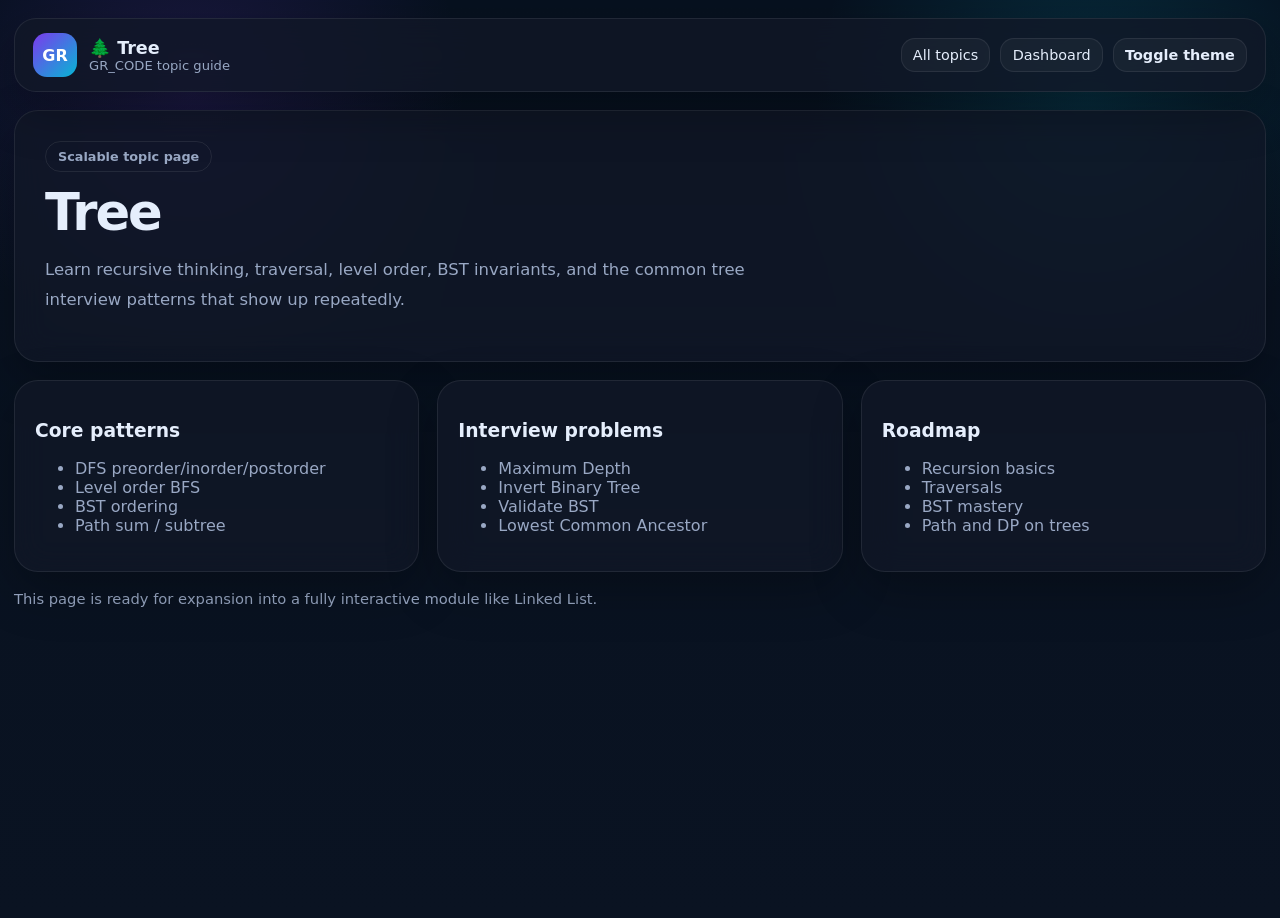
==== topics/tree/index.html @ 4c72e65b "Add files via upload" ====
<!DOCTYPE html><html><head><meta charset="UTF-8"><meta name="viewport" content="width=device-width,initial-scale=1"><title>GR_CODE — Tree</title><link rel="stylesheet" href="../../shared.css"></head><body><div class="shell"><header class="topbar"><div class="brand"><div class="mark">GR</div><div><div class="title">🌲 Tree</div><div class="sub">GR_CODE topic guide</div></div></div><div class="row"><a class="btn ghost small" href="../index.html">All topics</a><a class="btn ghost small" href="../../index.html">Dashboard</a><button class="btn small" id="themeToggle">Toggle theme</button></div></header><section class="hero" style="padding:30px; margin-top:18px;"><div><div class="badge">Scalable topic page</div><h1 class="h1" style="margin-top:14px">Tree</h1><p class="muted" style="font-size:1.03rem; line-height:1.8; max-width:68ch">Learn recursive thinking, traversal, level order, BST invariants, and the common tree interview patterns that show up repeatedly.</p></div></section><section class="grid cards-3" style="margin-top:18px"><article class="card" style="padding:20px"><h3>Core patterns</h3><ul class="muted"><li>DFS preorder/inorder/postorder</li><li>Level order BFS</li><li>BST ordering</li><li>Path sum / subtree</li></ul></article><article class="card" style="padding:20px"><h3>Interview problems</h3><ul class="muted"><li>Maximum Depth</li><li>Invert Binary Tree</li><li>Validate BST</li><li>Lowest Common Ancestor</li></ul></article><article class="card" style="padding:20px"><h3>Roadmap</h3><ul class="muted"><li>Recursion basics</li><li>Traversals</li><li>BST mastery</li><li>Path and DP on trees</li></ul></article></section><p class="footer-note">This page is ready for expansion into a fully interactive module like Linked List.</p></div><script>const k='grcode-theme';const apply=t=>document.body.classList.toggle('light',t==='light');apply(localStorage.getItem(k)||'dark');document.getElementById('themeToggle').onclick=()=>{const n=document.body.classList.contains('light')?'dark':'light';localStorage.setItem(k,n);apply(n);};</script></body></html>
---- shared.css ----
:root{
  --bg:#07111f; --bg2:#0d1728; --panel:rgba(17,24,39,.78); --panel-solid:#0f172a;
  --text:#e5eefc; --muted:#99a8c4; --border:rgba(255,255,255,.08);
  --primary:#7c3aed; --secondary:#06b6d4; --accent:#22c55e; --warn:#f59e0b; --danger:#ef4444;
  --radius:20px; --shadow:0 18px 50px rgba(0,0,0,.28);
}
html,body{margin:0;padding:0}
body{
  font-family:Inter,system-ui,-apple-system,Segoe UI,Roboto,Arial,sans-serif;
  color:var(--text);
  background:
    radial-gradient(circle at 15% 10%, rgba(124,58,237,.16), transparent 20%),
    radial-gradient(circle at 85% 10%, rgba(6,182,212,.16), transparent 20%),
    linear-gradient(180deg,var(--bg),#0a1322 100%);
  min-height:100vh;
}
body.light{
  --bg:#f5f8ff; --bg2:#ffffff; --panel:rgba(255,255,255,.85); --panel-solid:#ffffff;
  --text:#0f172a; --muted:#52607a; --border:rgba(15,23,42,.09); --shadow:0 18px 38px rgba(15,23,42,.08);
  background:
    radial-gradient(circle at 15% 10%, rgba(124,58,237,.11), transparent 20%),
    radial-gradient(circle at 85% 10%, rgba(6,182,212,.11), transparent 20%),
    linear-gradient(180deg,#eef4ff,#f7fbff 100%);
}
*{box-sizing:border-box}
a{text-decoration:none;color:inherit}
.shell{width:min(1320px, calc(100% - 28px)); margin:18px auto 36px}
.topbar{
  position:sticky; top:12px; z-index:30; display:flex; justify-content:space-between; align-items:center; gap:16px;
  padding:14px 18px; border:1px solid var(--border); border-radius:22px; background:var(--panel); backdrop-filter:blur(16px);
  box-shadow:var(--shadow);
}
.brand{display:flex; align-items:center; gap:12px}
.brand .mark{width:44px; height:44px; border-radius:14px; display:grid; place-items:center; font-weight:800;
background:linear-gradient(135deg,var(--primary),var(--secondary)); color:white}
.brand .title{font-size:1.1rem; font-weight:800}
.brand .sub{font-size:.82rem; color:var(--muted)}
.row{display:flex; align-items:center; gap:10px; flex-wrap:wrap}
.btn,.chip,select,input{
  border:1px solid var(--border); background:rgba(255,255,255,.04); color:var(--text); border-radius:14px;
  padding:.7rem .9rem; font:inherit;
}
button.btn{cursor:pointer; font-weight:700}
.btn.primary{background:linear-gradient(135deg,var(--primary),var(--secondary)); border-color:transparent; color:white}
.btn.ghost{background:rgba(255,255,255,.04)}
.btn.small{padding:.5rem .7rem; font-size:.9rem}
.hero, .panel, .card{
  border:1px solid var(--border); background:var(--panel); backdrop-filter:blur(16px); border-radius:24px; box-shadow:var(--shadow);
}
.grid{display:grid; gap:18px}
.cards-3{grid-template-columns:repeat(3,1fr)}
.cards-2{grid-template-columns:repeat(2,1fr)}
.topic-card{padding:22px; display:flex; flex-direction:column; gap:14px; min-height:190px}
.topic-card:hover{transform:translateY(-2px); transition:.2s ease}
.badge{display:inline-flex; align-self:flex-start; padding:.45rem .75rem; border-radius:999px; border:1px solid var(--border); color:var(--muted); font-size:.8rem; font-weight:800}
.h1{font-size:clamp(2.4rem, 4vw, 4rem); line-height:1.02; letter-spacing:-.04em; margin:0}
.muted{color:var(--muted)}
.section-title{font-size:1.5rem; margin:0 0 .4rem}
.footer-note{margin-top:18px; color:var(--muted); font-size:.92rem}
@media (max-width: 980px){ .cards-3,.cards-2{grid-template-columns:1fr} .shell{width:min(100% - 18px,1320px)} }
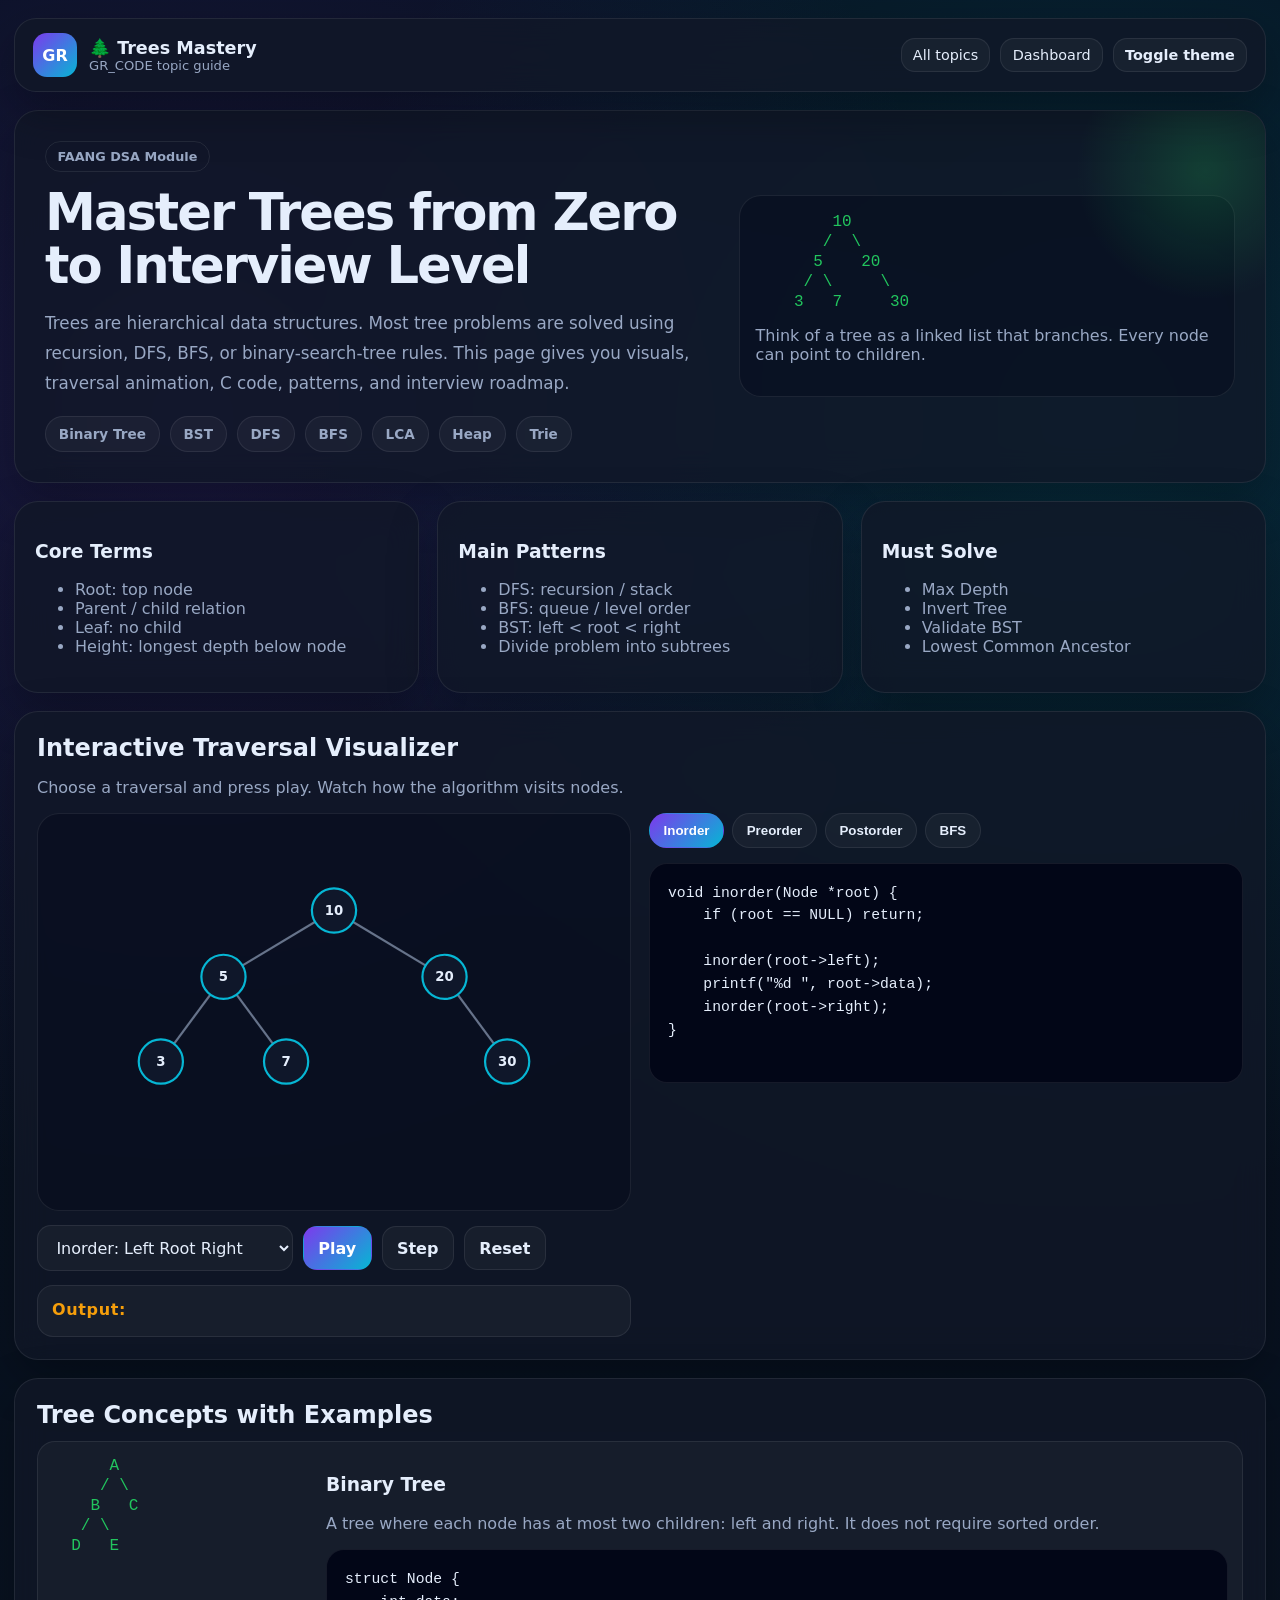
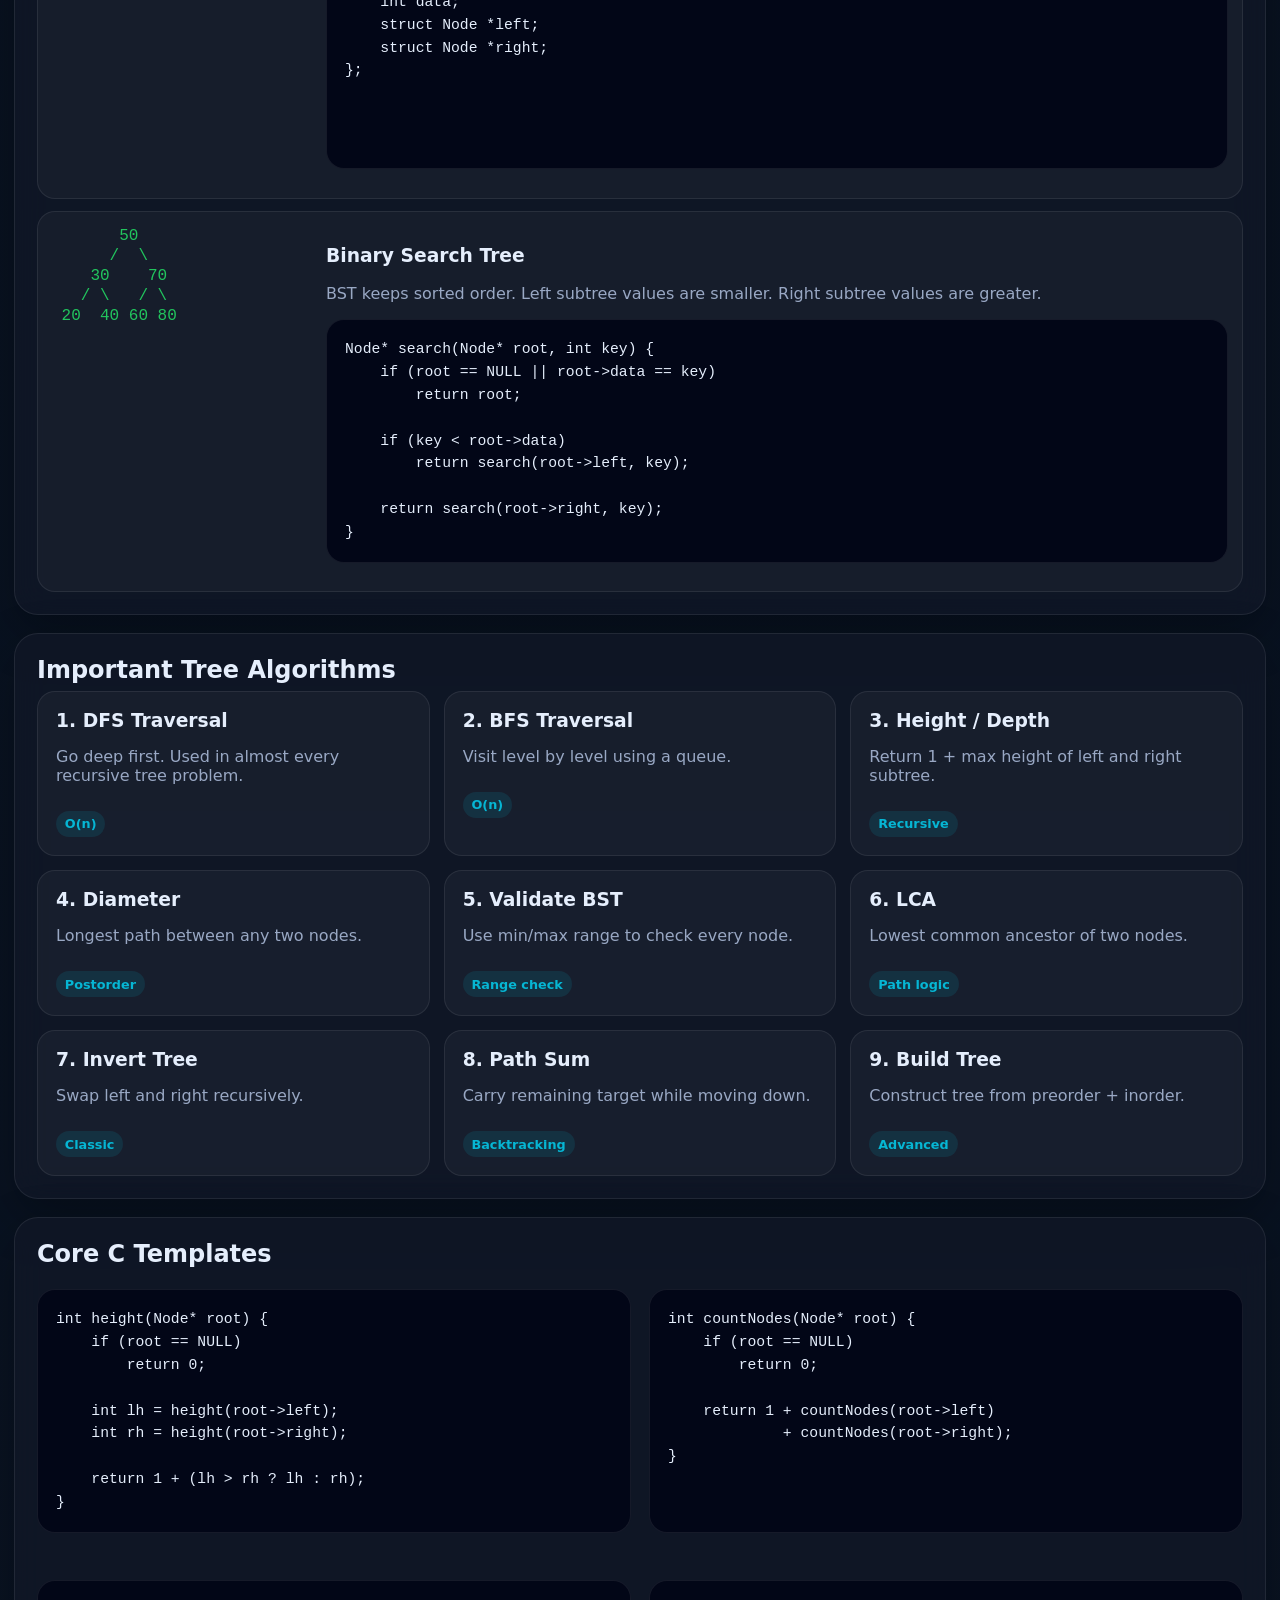
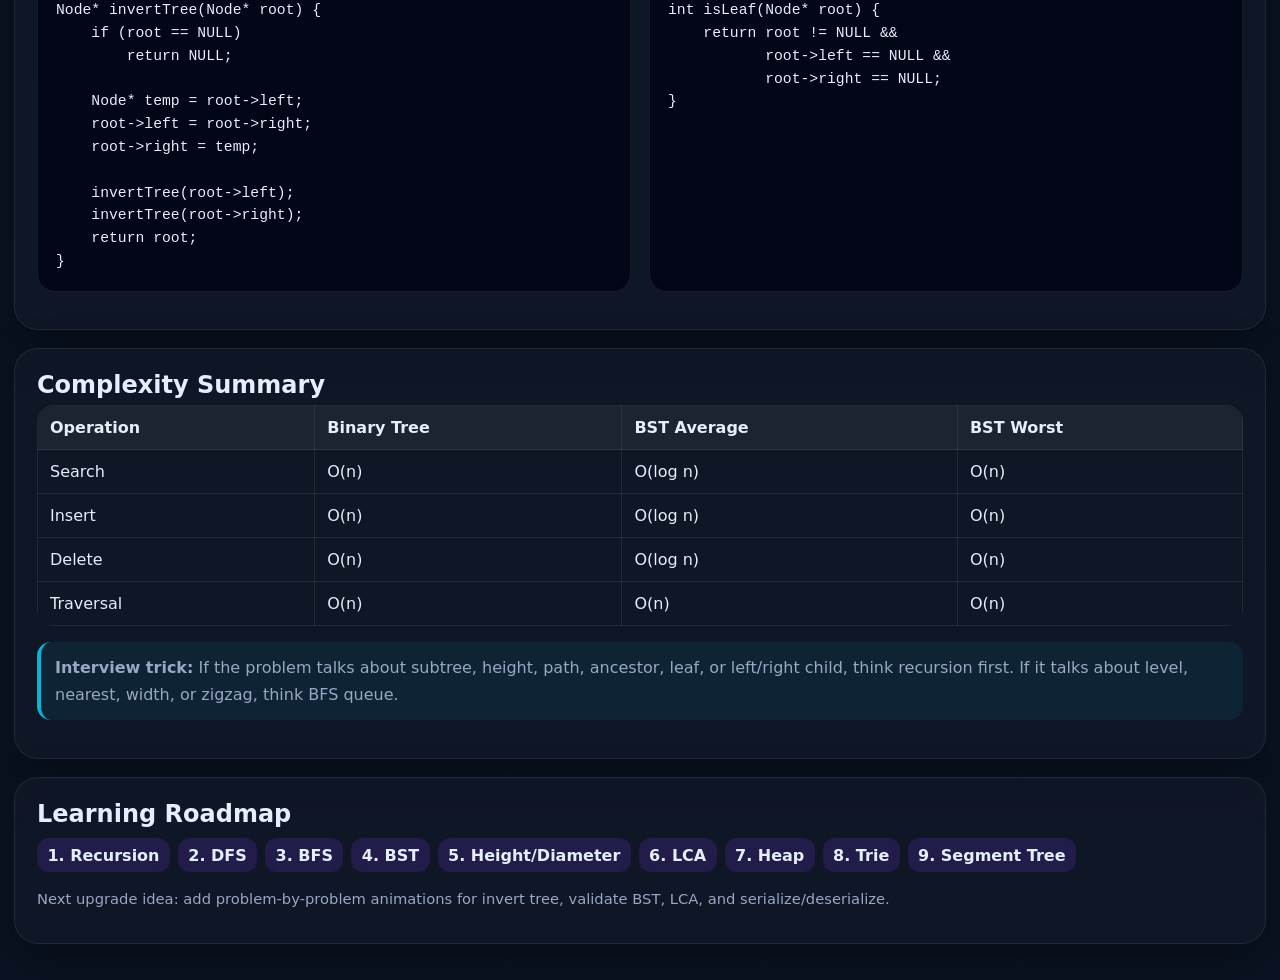
==== commit f67ec3f5: "Add files via upload" ====
--- a/topics/tree/index.html
+++ b/topics/tree/index.html
@@ -1 +1,206 @@
-<!DOCTYPE html><html><head><meta charset="UTF-8"><meta name="viewport" content="width=device-width,initial-scale=1"><title>GR_CODE — Tree</title><link rel="stylesheet" href="../../shared.css"></head><body><div class="shell"><header class="topbar"><div class="brand"><div class="mark">GR</div><div><div class="title">🌲 Tree</div><div class="sub">GR_CODE topic guide</div></div></div><div class="row"><a class="btn ghost small" href="../index.html">All topics</a><a class="btn ghost small" href="../../index.html">Dashboard</a><button class="btn small" id="themeToggle">Toggle theme</button></div></header><section class="hero" style="padding:30px; margin-top:18px;"><div><div class="badge">Scalable topic page</div><h1 class="h1" style="margin-top:14px">Tree</h1><p class="muted" style="font-size:1.03rem; line-height:1.8; max-width:68ch">Learn recursive thinking, traversal, level order, BST invariants, and the common tree interview patterns that show up repeatedly.</p></div></section><section class="grid cards-3" style="margin-top:18px"><article class="card" style="padding:20px"><h3>Core patterns</h3><ul class="muted"><li>DFS preorder/inorder/postorder</li><li>Level order BFS</li><li>BST ordering</li><li>Path sum / subtree</li></ul></article><article class="card" style="padding:20px"><h3>Interview problems</h3><ul class="muted"><li>Maximum Depth</li><li>Invert Binary Tree</li><li>Validate BST</li><li>Lowest Common Ancestor</li></ul></article><article class="card" style="padding:20px"><h3>Roadmap</h3><ul class="muted"><li>Recursion basics</li><li>Traversals</li><li>BST mastery</li><li>Path and DP on trees</li></ul></article></section><p class="footer-note">This page is ready for expansion into a fully interactive module like Linked List.</p></div><script>const k='grcode-theme';const apply=t=>document.body.classList.toggle('light',t==='light');apply(localStorage.getItem(k)||'dark');document.getElementById('themeToggle').onclick=()=>{const n=document.body.classList.contains('light')?'dark':'light';localStorage.setItem(k,n);apply(n);};</script></body></html>+<!DOCTYPE html>
+<html lang="en">
+<head>
+<meta charset="UTF-8" />
+<meta name="viewport" content="width=device-width, initial-scale=1" />
+<title>GR_CODE — Trees Mastery</title>
+<link rel="stylesheet" href="../../shared.css" />
+<style>
+.tree-hero{padding:30px;margin-top:18px;overflow:hidden;position:relative}.tree-hero:after{content:"";position:absolute;right:-80px;top:-80px;width:280px;height:280px;border-radius:50%;background:radial-gradient(circle,rgba(34,197,94,.22),transparent 65%)}.hero-grid{display:grid;grid-template-columns:1.15fr .85fr;gap:22px;align-items:center}.pill-row{display:flex;gap:10px;flex-wrap:wrap;margin-top:18px}.pill{padding:.55rem .8rem;border:1px solid var(--border);border-radius:999px;color:var(--muted);background:rgba(255,255,255,.04);font-weight:800;font-size:.85rem}.module{margin-top:18px;padding:22px}.split{display:grid;grid-template-columns:1fr 1fr;gap:18px}.stage{background:rgba(2,6,23,.35);border:1px solid var(--border);border-radius:22px;padding:16px;overflow:hidden}.light .stage{background:rgba(255,255,255,.55)}svg{width:100%;height:360px}.edge{stroke:rgba(153,168,196,.65);stroke-width:3}.node circle{fill:var(--panel-solid);stroke:var(--secondary);stroke-width:3;transition:.25s}.node text{fill:var(--text);font-size:18px;font-weight:900;text-anchor:middle;dominant-baseline:central}.node.active circle{fill:var(--secondary);stroke:white;filter:drop-shadow(0 0 14px rgba(6,182,212,.75))}.node.visited circle{fill:var(--accent);stroke:#dcfce7}.controls{display:flex;gap:10px;flex-wrap:wrap;margin-top:14px;align-items:center}.controls select{min-width:160px}.result{margin-top:14px;min-height:52px;padding:14px;border:1px solid var(--border);border-radius:16px;background:rgba(255,255,255,.04);font-weight:900;color:var(--warn);letter-spacing:.04em}.codebox{background:#020617;color:#e5eefc;border:1px solid var(--border);border-radius:18px;padding:18px;overflow:auto;line-height:1.55;font-size:.92rem;min-height:220px}.light .codebox{background:#0f172a;color:#e5eefc}.algo-grid{display:grid;grid-template-columns:repeat(3,1fr);gap:14px}.algo-card{padding:18px;border:1px solid var(--border);border-radius:18px;background:rgba(255,255,255,.04)}.algo-card h3{margin:0 0 8px}.tag{display:inline-block;margin-top:10px;padding:.35rem .55rem;border-radius:999px;background:rgba(6,182,212,.12);color:var(--secondary);font-size:.8rem;font-weight:800}.concept{display:grid;grid-template-columns:260px 1fr;gap:14px;align-items:start;padding:14px;border:1px solid var(--border);border-radius:18px;background:rgba(255,255,255,.035);margin-top:12px}.tree-ascii{font-family:Consolas,monospace;white-space:pre;color:var(--accent);line-height:1.25}.tabs{display:flex;gap:8px;flex-wrap:wrap;margin-bottom:14px}.tab{border:1px solid var(--border);background:rgba(255,255,255,.04);color:var(--text);border-radius:999px;padding:.55rem .85rem;cursor:pointer;font-weight:800}.tab.active{background:linear-gradient(135deg,var(--primary),var(--secondary));color:white;border-color:transparent}.complexity{width:100%;border-collapse:collapse;overflow:hidden;border-radius:16px}.complexity th,.complexity td{border:1px solid var(--border);padding:12px;text-align:left}.complexity th{background:rgba(255,255,255,.06);color:var(--text)}.path{display:flex;gap:8px;flex-wrap:wrap;margin-top:10px}.path span{padding:.45rem .65rem;border-radius:12px;background:rgba(124,58,237,.18);font-weight:900}.note{border-left:4px solid var(--secondary);padding:12px 14px;background:rgba(6,182,212,.09);border-radius:14px;color:var(--muted);line-height:1.7}@media(max-width:980px){.hero-grid,.split,.concept{grid-template-columns:1fr}.algo-grid{grid-template-columns:1fr}svg{height:310px}}
+</style>
+</head>
+<body>
+<div class="shell">
+<header class="topbar">
+  <div class="brand"><div class="mark">GR</div><div><div class="title">🌲 Trees Mastery</div><div class="sub">GR_CODE topic guide</div></div></div>
+  <div class="row"><a class="btn ghost small" href="../index.html">All topics</a><a class="btn ghost small" href="../../index.html">Dashboard</a><button class="btn small" id="themeToggle">Toggle theme</button></div>
+</header>
+
+<section class="hero tree-hero">
+  <div class="hero-grid">
+    <div>
+      <div class="badge">FAANG DSA Module</div>
+      <h1 class="h1" style="margin-top:14px">Master Trees from Zero to Interview Level</h1>
+      <p class="muted" style="font-size:1.05rem;line-height:1.8;max-width:75ch">Trees are hierarchical data structures. Most tree problems are solved using recursion, DFS, BFS, or binary-search-tree rules. This page gives you visuals, traversal animation, C code, patterns, and interview roadmap.</p>
+      <div class="pill-row"><span class="pill">Binary Tree</span><span class="pill">BST</span><span class="pill">DFS</span><span class="pill">BFS</span><span class="pill">LCA</span><span class="pill">Heap</span><span class="pill">Trie</span></div>
+    </div>
+    <div class="stage"><div class="tree-ascii">        10
+       /  \
+      5    20
+     / \     \
+    3   7     30</div><p class="muted" style="margin-top:14px">Think of a tree as a linked list that branches. Every node can point to children.</p></div>
+  </div>
+</section>
+
+<section class="grid cards-3" style="margin-top:18px">
+  <article class="card" style="padding:20px"><h3>Core Terms</h3><ul class="muted"><li>Root: top node</li><li>Parent / child relation</li><li>Leaf: no child</li><li>Height: longest depth below node</li></ul></article>
+  <article class="card" style="padding:20px"><h3>Main Patterns</h3><ul class="muted"><li>DFS: recursion / stack</li><li>BFS: queue / level order</li><li>BST: left &lt; root &lt; right</li><li>Divide problem into subtrees</li></ul></article>
+  <article class="card" style="padding:20px"><h3>Must Solve</h3><ul class="muted"><li>Max Depth</li><li>Invert Tree</li><li>Validate BST</li><li>Lowest Common Ancestor</li></ul></article>
+</section>
+
+<section class="panel module">
+  <h2 class="section-title">Interactive Traversal Visualizer</h2>
+  <p class="muted">Choose a traversal and press play. Watch how the algorithm visits nodes.</p>
+  <div class="split" style="margin-top:16px">
+    <div>
+      <div class="stage"><svg viewBox="0 0 760 360" id="treeSvg"></svg></div>
+      <div class="controls"><select id="traversal"><option value="inorder">Inorder: Left Root Right</option><option value="preorder">Preorder: Root Left Right</option><option value="postorder">Postorder: Left Right Root</option><option value="levelorder">Level Order: BFS</option></select><button class="btn primary" id="playBtn">Play</button><button class="btn ghost" id="stepBtn">Step</button><button class="btn ghost" id="resetBtn">Reset</button></div>
+      <div class="result" id="result">Output: </div>
+    </div>
+    <div>
+      <div class="tabs"><button class="tab active" data-code="inorder">Inorder</button><button class="tab" data-code="preorder">Preorder</button><button class="tab" data-code="postorder">Postorder</button><button class="tab" data-code="bfs">BFS</button></div>
+      <pre class="codebox" id="codeBox"></pre>
+    </div>
+  </div>
+</section>
+
+<section class="panel module">
+  <h2 class="section-title">Tree Concepts with Examples</h2>
+  <div class="concept"><div class="tree-ascii">      A
+     / \
+    B   C
+   / \
+  D   E</div><div><h3>Binary Tree</h3><p class="muted">A tree where each node has at most two children: left and right. It does not require sorted order.</p><pre class="codebox">struct Node {
+    int data;
+    struct Node *left;
+    struct Node *right;
+};</pre></div></div>
+  <div class="concept"><div class="tree-ascii">       50
+      /  \
+    30    70
+   / \   / \
+ 20  40 60 80</div><div><h3>Binary Search Tree</h3><p class="muted">BST keeps sorted order. Left subtree values are smaller. Right subtree values are greater.</p><pre class="codebox">Node* search(Node* root, int key) {
+    if (root == NULL || root->data == key)
+        return root;
+
+    if (key < root->data)
+        return search(root->left, key);
+
+    return search(root->right, key);
+}</pre></div></div>
+</section>
+
+<section class="panel module">
+  <h2 class="section-title">Important Tree Algorithms</h2>
+  <div class="algo-grid">
+    <div class="algo-card"><h3>1. DFS Traversal</h3><p class="muted">Go deep first. Used in almost every recursive tree problem.</p><span class="tag">O(n)</span></div>
+    <div class="algo-card"><h3>2. BFS Traversal</h3><p class="muted">Visit level by level using a queue.</p><span class="tag">O(n)</span></div>
+    <div class="algo-card"><h3>3. Height / Depth</h3><p class="muted">Return 1 + max height of left and right subtree.</p><span class="tag">Recursive</span></div>
+    <div class="algo-card"><h3>4. Diameter</h3><p class="muted">Longest path between any two nodes.</p><span class="tag">Postorder</span></div>
+    <div class="algo-card"><h3>5. Validate BST</h3><p class="muted">Use min/max range to check every node.</p><span class="tag">Range check</span></div>
+    <div class="algo-card"><h3>6. LCA</h3><p class="muted">Lowest common ancestor of two nodes.</p><span class="tag">Path logic</span></div>
+    <div class="algo-card"><h3>7. Invert Tree</h3><p class="muted">Swap left and right recursively.</p><span class="tag">Classic</span></div>
+    <div class="algo-card"><h3>8. Path Sum</h3><p class="muted">Carry remaining target while moving down.</p><span class="tag">Backtracking</span></div>
+    <div class="algo-card"><h3>9. Build Tree</h3><p class="muted">Construct tree from preorder + inorder.</p><span class="tag">Advanced</span></div>
+  </div>
+</section>
+
+<section class="panel module">
+  <h2 class="section-title">Core C Templates</h2>
+  <div class="split">
+<pre class="codebox">int height(Node* root) {
+    if (root == NULL)
+        return 0;
+
+    int lh = height(root->left);
+    int rh = height(root->right);
+
+    return 1 + (lh > rh ? lh : rh);
+}</pre>
+<pre class="codebox">int countNodes(Node* root) {
+    if (root == NULL)
+        return 0;
+
+    return 1 + countNodes(root->left)
+             + countNodes(root->right);
+}</pre>
+<pre class="codebox">Node* invertTree(Node* root) {
+    if (root == NULL)
+        return NULL;
+
+    Node* temp = root->left;
+    root->left = root->right;
+    root->right = temp;
+
+    invertTree(root->left);
+    invertTree(root->right);
+    return root;
+}</pre>
+<pre class="codebox">int isLeaf(Node* root) {
+    return root != NULL &&
+           root->left == NULL &&
+           root->right == NULL;
+}</pre>
+  </div>
+</section>
+
+<section class="panel module">
+  <h2 class="section-title">Complexity Summary</h2>
+  <table class="complexity"><thead><tr><th>Operation</th><th>Binary Tree</th><th>BST Average</th><th>BST Worst</th></tr></thead><tbody><tr><td>Search</td><td>O(n)</td><td>O(log n)</td><td>O(n)</td></tr><tr><td>Insert</td><td>O(n)</td><td>O(log n)</td><td>O(n)</td></tr><tr><td>Delete</td><td>O(n)</td><td>O(log n)</td><td>O(n)</td></tr><tr><td>Traversal</td><td>O(n)</td><td>O(n)</td><td>O(n)</td></tr></tbody></table>
+  <p class="note" style="margin-top:16px"><b>Interview trick:</b> If the problem talks about subtree, height, path, ancestor, leaf, or left/right child, think recursion first. If it talks about level, nearest, width, or zigzag, think BFS queue.</p>
+</section>
+
+<section class="panel module">
+  <h2 class="section-title">Learning Roadmap</h2>
+  <div class="path"><span>1. Recursion</span><span>2. DFS</span><span>3. BFS</span><span>4. BST</span><span>5. Height/Diameter</span><span>6. LCA</span><span>7. Heap</span><span>8. Trie</span><span>9. Segment Tree</span></div>
+  <p class="footer-note">Next upgrade idea: add problem-by-problem animations for invert tree, validate BST, LCA, and serialize/deserialize.</p>
+</section>
+</div>
+<script>
+const themeKey='grcode-theme';
+const apply=t=>document.body.classList.toggle('light',t==='light');
+apply(localStorage.getItem(themeKey)||'dark');
+document.getElementById('themeToggle').onclick=()=>{const n=document.body.classList.contains('light')?'dark':'light';localStorage.setItem(themeKey,n);apply(n);};
+
+const nodes={10:{x:380,y:45,left:5,right:20},5:{x:230,y:135,left:3,right:7},20:{x:530,y:135,left:null,right:30},3:{x:145,y:250,left:null,right:null},7:{x:315,y:250,left:null,right:null},30:{x:615,y:250,left:null,right:null}};
+const edges=[[10,5],[10,20],[5,3],[5,7],[20,30]];
+const orders={inorder:[3,5,7,10,20,30],preorder:[10,5,3,7,20,30],postorder:[3,7,5,30,20,10],levelorder:[10,5,20,3,7,30]};
+const code={
+inorder:`void inorder(Node *root) {
+    if (root == NULL) return;
+
+    inorder(root->left);
+    printf("%d ", root->data);
+    inorder(root->right);
+}`,
+preorder:`void preorder(Node *root) {
+    if (root == NULL) return;
+
+    printf("%d ", root->data);
+    preorder(root->left);
+    preorder(root->right);
+}`,
+postorder:`void postorder(Node *root) {
+    if (root == NULL) return;
+
+    postorder(root->left);
+    postorder(root->right);
+    printf("%d ", root->data);
+}`,
+bfs:`void levelOrder(Node *root) {
+    if (root == NULL) return;
+
+    Queue q;
+    enqueue(&q, root);
+
+    while (!isEmpty(&q)) {
+        Node *cur = dequeue(&q);
+        printf("%d ", cur->data);
+
+        if (cur->left) enqueue(&q, cur->left);
+        if (cur->right) enqueue(&q, cur->right);
+    }
+}`};
+let idx=0,visited=[],timer=null;
+const svg=document.getElementById('treeSvg'),result=document.getElementById('result'),select=document.getElementById('traversal'),playBtn=document.getElementById('playBtn'),codeBox=document.getElementById('codeBox');
+function draw(){svg.innerHTML='';edges.forEach(([a,b])=>{svg.innerHTML+=`<line class="edge" x1="${nodes[a].x}" y1="${nodes[a].y}" x2="${nodes[b].x}" y2="${nodes[b].y}"/>`;});Object.keys(nodes).forEach(v=>{svg.innerHTML+=`<g class="node" data-v="${v}"><circle cx="${nodes[v].x}" cy="${nodes[v].y}" r="30"></circle><text x="${nodes[v].x}" y="${nodes[v].y}">${v}</text></g>`;});paint();}
+function paint(active=null){document.querySelectorAll('.node').forEach(g=>{g.classList.remove('active','visited');const v=Number(g.dataset.v);if(visited.includes(v))g.classList.add('visited');if(v===active)g.classList.add('active');});result.textContent='Output: '+visited.join(' → ');}
+function reset(){clearInterval(timer);timer=null;playBtn.textContent='Play';idx=0;visited=[];paint();}
+function step(){const order=orders[select.value];if(idx>=order.length){clearInterval(timer);timer=null;playBtn.textContent='Play';return;}const v=order[idx++];visited.push(v);paint(v);}
+function play(){if(timer){clearInterval(timer);timer=null;playBtn.textContent='Play';return;}if(idx>=orders[select.value].length)reset();playBtn.textContent='Pause';timer=setInterval(step,850);}
+select.onchange=reset;document.getElementById('stepBtn').onclick=step;document.getElementById('resetBtn').onclick=reset;playBtn.onclick=play;
+document.querySelectorAll('.tab').forEach(btn=>btn.onclick=()=>{document.querySelectorAll('.tab').forEach(b=>b.classList.remove('active'));btn.classList.add('active');codeBox.textContent=code[btn.dataset.code];});
+codeBox.textContent=code.inorder;draw();
+</script>
+</body>
+</html>
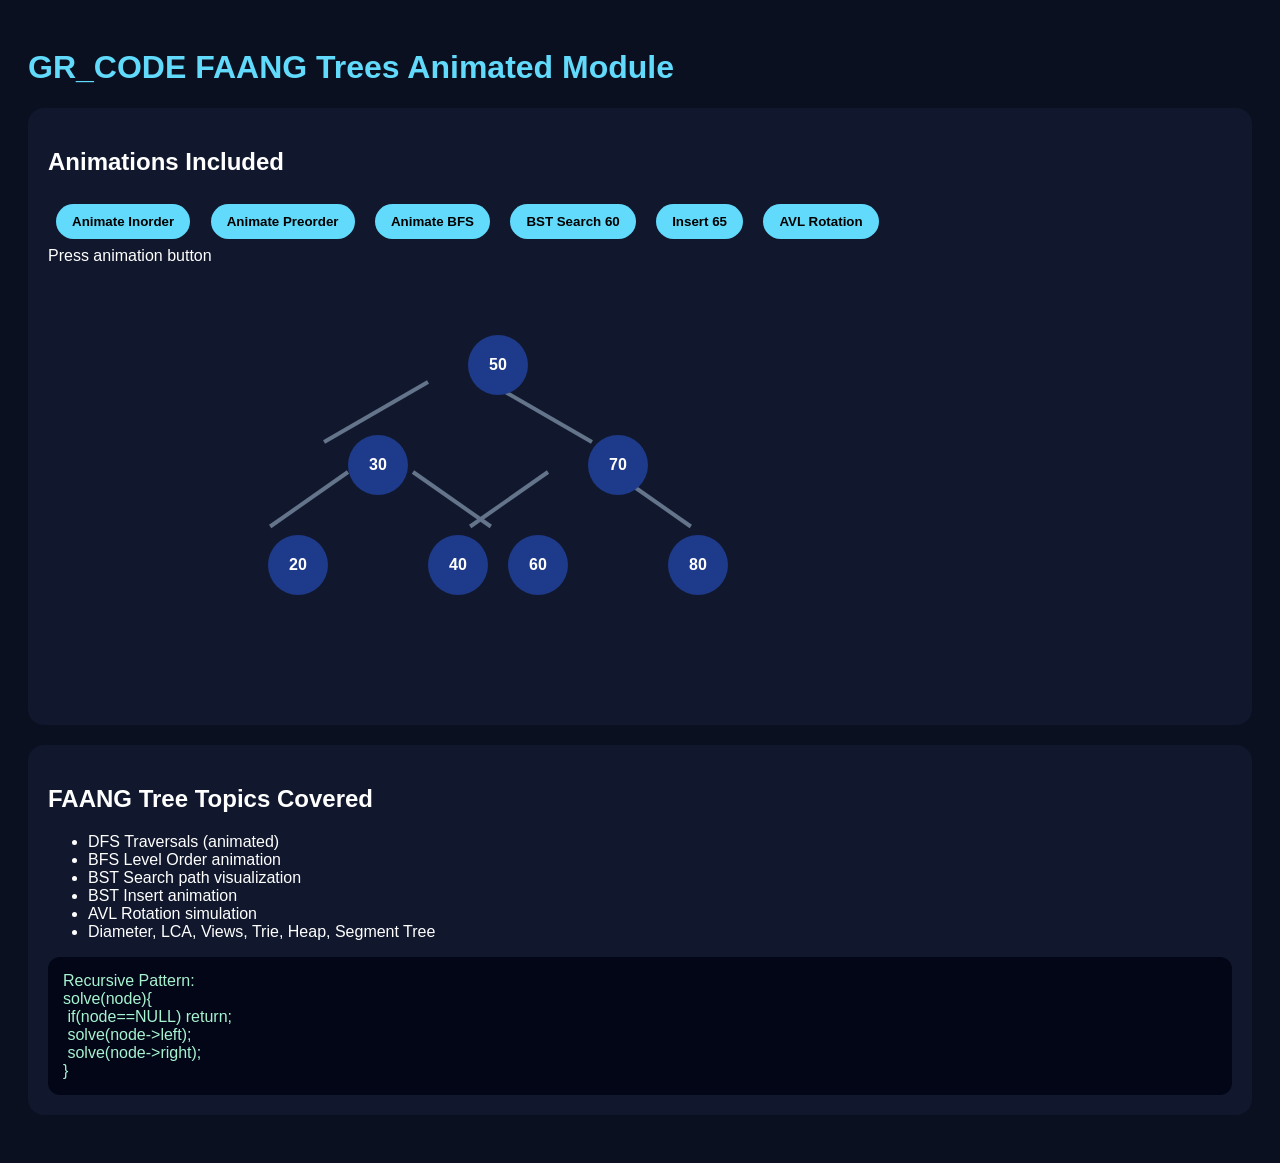
==== commit 284a72ce: "Refactor HTML structure and styles for tree module" ====
--- a/topics/tree/index.html
+++ b/topics/tree/index.html
@@ -1,206 +1,113 @@
 <!DOCTYPE html>
-<html lang="en">
+<html>
 <head>
-<meta charset="UTF-8" />
-<meta name="viewport" content="width=device-width, initial-scale=1" />
-<title>GR_CODE — Trees Mastery</title>
-<link rel="stylesheet" href="../../shared.css" />
+<meta charset='UTF-8'>
+<title>Animated FAANG Trees</title>
 <style>
-.tree-hero{padding:30px;margin-top:18px;overflow:hidden;position:relative}.tree-hero:after{content:"";position:absolute;right:-80px;top:-80px;width:280px;height:280px;border-radius:50%;background:radial-gradient(circle,rgba(34,197,94,.22),transparent 65%)}.hero-grid{display:grid;grid-template-columns:1.15fr .85fr;gap:22px;align-items:center}.pill-row{display:flex;gap:10px;flex-wrap:wrap;margin-top:18px}.pill{padding:.55rem .8rem;border:1px solid var(--border);border-radius:999px;color:var(--muted);background:rgba(255,255,255,.04);font-weight:800;font-size:.85rem}.module{margin-top:18px;padding:22px}.split{display:grid;grid-template-columns:1fr 1fr;gap:18px}.stage{background:rgba(2,6,23,.35);border:1px solid var(--border);border-radius:22px;padding:16px;overflow:hidden}.light .stage{background:rgba(255,255,255,.55)}svg{width:100%;height:360px}.edge{stroke:rgba(153,168,196,.65);stroke-width:3}.node circle{fill:var(--panel-solid);stroke:var(--secondary);stroke-width:3;transition:.25s}.node text{fill:var(--text);font-size:18px;font-weight:900;text-anchor:middle;dominant-baseline:central}.node.active circle{fill:var(--secondary);stroke:white;filter:drop-shadow(0 0 14px rgba(6,182,212,.75))}.node.visited circle{fill:var(--accent);stroke:#dcfce7}.controls{display:flex;gap:10px;flex-wrap:wrap;margin-top:14px;align-items:center}.controls select{min-width:160px}.result{margin-top:14px;min-height:52px;padding:14px;border:1px solid var(--border);border-radius:16px;background:rgba(255,255,255,.04);font-weight:900;color:var(--warn);letter-spacing:.04em}.codebox{background:#020617;color:#e5eefc;border:1px solid var(--border);border-radius:18px;padding:18px;overflow:auto;line-height:1.55;font-size:.92rem;min-height:220px}.light .codebox{background:#0f172a;color:#e5eefc}.algo-grid{display:grid;grid-template-columns:repeat(3,1fr);gap:14px}.algo-card{padding:18px;border:1px solid var(--border);border-radius:18px;background:rgba(255,255,255,.04)}.algo-card h3{margin:0 0 8px}.tag{display:inline-block;margin-top:10px;padding:.35rem .55rem;border-radius:999px;background:rgba(6,182,212,.12);color:var(--secondary);font-size:.8rem;font-weight:800}.concept{display:grid;grid-template-columns:260px 1fr;gap:14px;align-items:start;padding:14px;border:1px solid var(--border);border-radius:18px;background:rgba(255,255,255,.035);margin-top:12px}.tree-ascii{font-family:Consolas,monospace;white-space:pre;color:var(--accent);line-height:1.25}.tabs{display:flex;gap:8px;flex-wrap:wrap;margin-bottom:14px}.tab{border:1px solid var(--border);background:rgba(255,255,255,.04);color:var(--text);border-radius:999px;padding:.55rem .85rem;cursor:pointer;font-weight:800}.tab.active{background:linear-gradient(135deg,var(--primary),var(--secondary));color:white;border-color:transparent}.complexity{width:100%;border-collapse:collapse;overflow:hidden;border-radius:16px}.complexity th,.complexity td{border:1px solid var(--border);padding:12px;text-align:left}.complexity th{background:rgba(255,255,255,.06);color:var(--text)}.path{display:flex;gap:8px;flex-wrap:wrap;margin-top:10px}.path span{padding:.45rem .65rem;border-radius:12px;background:rgba(124,58,237,.18);font-weight:900}.note{border-left:4px solid var(--secondary);padding:12px 14px;background:rgba(6,182,212,.09);border-radius:14px;color:var(--muted);line-height:1.7}@media(max-width:980px){.hero-grid,.split,.concept{grid-template-columns:1fr}.algo-grid{grid-template-columns:1fr}svg{height:310px}}
+body{background:#0b1020;color:#fff;font-family:Arial;padding:20px}
+h1{color:#61dafb} .panel{background:#11182d;padding:20px;border-radius:16px;margin:20px 0}
+button{padding:10px 16px;margin:8px;border-radius:20px;border:none;background:#61dafb;font-weight:bold}
+#tree{position:relative;height:420px;margin-top:20px}
+.node{position:absolute;width:60px;height:60px;border-radius:50%;background:#1e3a8a;display:flex;align-items:center;justify-content:center;font-weight:bold;transition:.6s}
+.visit{background:#22c55e !important;transform:scale(1.15)}
+.active{background:#f59e0b !important}
+.line{position:absolute;height:4px;background:#64748b;transform-origin:left center}
+.code{background:#020617;padding:15px;border-radius:12px;white-space:pre-wrap;color:#a7f3d0}
 </style>
 </head>
 <body>
-<div class="shell">
-<header class="topbar">
-  <div class="brand"><div class="mark">GR</div><div><div class="title">🌲 Trees Mastery</div><div class="sub">GR_CODE topic guide</div></div></div>
-  <div class="row"><a class="btn ghost small" href="../index.html">All topics</a><a class="btn ghost small" href="../../index.html">Dashboard</a><button class="btn small" id="themeToggle">Toggle theme</button></div>
-</header>
-
-<section class="hero tree-hero">
-  <div class="hero-grid">
-    <div>
-      <div class="badge">FAANG DSA Module</div>
-      <h1 class="h1" style="margin-top:14px">Master Trees from Zero to Interview Level</h1>
-      <p class="muted" style="font-size:1.05rem;line-height:1.8;max-width:75ch">Trees are hierarchical data structures. Most tree problems are solved using recursion, DFS, BFS, or binary-search-tree rules. This page gives you visuals, traversal animation, C code, patterns, and interview roadmap.</p>
-      <div class="pill-row"><span class="pill">Binary Tree</span><span class="pill">BST</span><span class="pill">DFS</span><span class="pill">BFS</span><span class="pill">LCA</span><span class="pill">Heap</span><span class="pill">Trie</span></div>
-    </div>
-    <div class="stage"><div class="tree-ascii">        10
-       /  \
-      5    20
-     / \     \
-    3   7     30</div><p class="muted" style="margin-top:14px">Think of a tree as a linked list that branches. Every node can point to children.</p></div>
-  </div>
-</section>
-
-<section class="grid cards-3" style="margin-top:18px">
-  <article class="card" style="padding:20px"><h3>Core Terms</h3><ul class="muted"><li>Root: top node</li><li>Parent / child relation</li><li>Leaf: no child</li><li>Height: longest depth below node</li></ul></article>
-  <article class="card" style="padding:20px"><h3>Main Patterns</h3><ul class="muted"><li>DFS: recursion / stack</li><li>BFS: queue / level order</li><li>BST: left &lt; root &lt; right</li><li>Divide problem into subtrees</li></ul></article>
-  <article class="card" style="padding:20px"><h3>Must Solve</h3><ul class="muted"><li>Max Depth</li><li>Invert Tree</li><li>Validate BST</li><li>Lowest Common Ancestor</li></ul></article>
-</section>
-
-<section class="panel module">
-  <h2 class="section-title">Interactive Traversal Visualizer</h2>
-  <p class="muted">Choose a traversal and press play. Watch how the algorithm visits nodes.</p>
-  <div class="split" style="margin-top:16px">
-    <div>
-      <div class="stage"><svg viewBox="0 0 760 360" id="treeSvg"></svg></div>
-      <div class="controls"><select id="traversal"><option value="inorder">Inorder: Left Root Right</option><option value="preorder">Preorder: Root Left Right</option><option value="postorder">Postorder: Left Right Root</option><option value="levelorder">Level Order: BFS</option></select><button class="btn primary" id="playBtn">Play</button><button class="btn ghost" id="stepBtn">Step</button><button class="btn ghost" id="resetBtn">Reset</button></div>
-      <div class="result" id="result">Output: </div>
-    </div>
-    <div>
-      <div class="tabs"><button class="tab active" data-code="inorder">Inorder</button><button class="tab" data-code="preorder">Preorder</button><button class="tab" data-code="postorder">Postorder</button><button class="tab" data-code="bfs">BFS</button></div>
-      <pre class="codebox" id="codeBox"></pre>
-    </div>
-  </div>
-</section>
-
-<section class="panel module">
-  <h2 class="section-title">Tree Concepts with Examples</h2>
-  <div class="concept"><div class="tree-ascii">      A
-     / \
-    B   C
-   / \
-  D   E</div><div><h3>Binary Tree</h3><p class="muted">A tree where each node has at most two children: left and right. It does not require sorted order.</p><pre class="codebox">struct Node {
-    int data;
-    struct Node *left;
-    struct Node *right;
-};</pre></div></div>
-  <div class="concept"><div class="tree-ascii">       50
-      /  \
-    30    70
-   / \   / \
- 20  40 60 80</div><div><h3>Binary Search Tree</h3><p class="muted">BST keeps sorted order. Left subtree values are smaller. Right subtree values are greater.</p><pre class="codebox">Node* search(Node* root, int key) {
-    if (root == NULL || root->data == key)
-        return root;
-
-    if (key < root->data)
-        return search(root->left, key);
-
-    return search(root->right, key);
-}</pre></div></div>
-</section>
-
-<section class="panel module">
-  <h2 class="section-title">Important Tree Algorithms</h2>
-  <div class="algo-grid">
-    <div class="algo-card"><h3>1. DFS Traversal</h3><p class="muted">Go deep first. Used in almost every recursive tree problem.</p><span class="tag">O(n)</span></div>
-    <div class="algo-card"><h3>2. BFS Traversal</h3><p class="muted">Visit level by level using a queue.</p><span class="tag">O(n)</span></div>
-    <div class="algo-card"><h3>3. Height / Depth</h3><p class="muted">Return 1 + max height of left and right subtree.</p><span class="tag">Recursive</span></div>
-    <div class="algo-card"><h3>4. Diameter</h3><p class="muted">Longest path between any two nodes.</p><span class="tag">Postorder</span></div>
-    <div class="algo-card"><h3>5. Validate BST</h3><p class="muted">Use min/max range to check every node.</p><span class="tag">Range check</span></div>
-    <div class="algo-card"><h3>6. LCA</h3><p class="muted">Lowest common ancestor of two nodes.</p><span class="tag">Path logic</span></div>
-    <div class="algo-card"><h3>7. Invert Tree</h3><p class="muted">Swap left and right recursively.</p><span class="tag">Classic</span></div>
-    <div class="algo-card"><h3>8. Path Sum</h3><p class="muted">Carry remaining target while moving down.</p><span class="tag">Backtracking</span></div>
-    <div class="algo-card"><h3>9. Build Tree</h3><p class="muted">Construct tree from preorder + inorder.</p><span class="tag">Advanced</span></div>
-  </div>
-</section>
-
-<section class="panel module">
-  <h2 class="section-title">Core C Templates</h2>
-  <div class="split">
-<pre class="codebox">int height(Node* root) {
-    if (root == NULL)
-        return 0;
-
-    int lh = height(root->left);
-    int rh = height(root->right);
-
-    return 1 + (lh > rh ? lh : rh);
-}</pre>
-<pre class="codebox">int countNodes(Node* root) {
-    if (root == NULL)
-        return 0;
-
-    return 1 + countNodes(root->left)
-             + countNodes(root->right);
-}</pre>
-<pre class="codebox">Node* invertTree(Node* root) {
-    if (root == NULL)
-        return NULL;
-
-    Node* temp = root->left;
-    root->left = root->right;
-    root->right = temp;
-
-    invertTree(root->left);
-    invertTree(root->right);
-    return root;
-}</pre>
-<pre class="codebox">int isLeaf(Node* root) {
-    return root != NULL &&
-           root->left == NULL &&
-           root->right == NULL;
-}</pre>
-  </div>
-</section>
-
-<section class="panel module">
-  <h2 class="section-title">Complexity Summary</h2>
-  <table class="complexity"><thead><tr><th>Operation</th><th>Binary Tree</th><th>BST Average</th><th>BST Worst</th></tr></thead><tbody><tr><td>Search</td><td>O(n)</td><td>O(log n)</td><td>O(n)</td></tr><tr><td>Insert</td><td>O(n)</td><td>O(log n)</td><td>O(n)</td></tr><tr><td>Delete</td><td>O(n)</td><td>O(log n)</td><td>O(n)</td></tr><tr><td>Traversal</td><td>O(n)</td><td>O(n)</td><td>O(n)</td></tr></tbody></table>
-  <p class="note" style="margin-top:16px"><b>Interview trick:</b> If the problem talks about subtree, height, path, ancestor, leaf, or left/right child, think recursion first. If it talks about level, nearest, width, or zigzag, think BFS queue.</p>
-</section>
-
-<section class="panel module">
-  <h2 class="section-title">Learning Roadmap</h2>
-  <div class="path"><span>1. Recursion</span><span>2. DFS</span><span>3. BFS</span><span>4. BST</span><span>5. Height/Diameter</span><span>6. LCA</span><span>7. Heap</span><span>8. Trie</span><span>9. Segment Tree</span></div>
-  <p class="footer-note">Next upgrade idea: add problem-by-problem animations for invert tree, validate BST, LCA, and serialize/deserialize.</p>
-</section>
+<h1>GR_CODE FAANG Trees Animated Module</h1>
+<div class='panel'>
+<h2>Animations Included</h2>
+<button onclick='inorder()'>Animate Inorder</button>
+<button onclick='preorder()'>Animate Preorder</button>
+<button onclick='bfs()'>Animate BFS</button>
+<button onclick='bstSearch()'>BST Search 60</button>
+<button onclick='insertNode()'>Insert 65</button>
+<button onclick='rotateDemo()'>AVL Rotation</button>
+<div id='status'>Press animation button</div>
+<div id='tree'>
+<div class='line' style='left:380px;top:95px;width:120px;transform:rotate(150deg)'></div>
+<div class='line' style='left:440px;top:95px;width:120px;transform:rotate(30deg)'></div>
+<div class='line' style='left:300px;top:185px;width:95px;transform:rotate(145deg)'></div>
+<div class='line' style='left:365px;top:185px;width:95px;transform:rotate(35deg)'></div>
+<div class='line' style='left:500px;top:185px;width:95px;transform:rotate(145deg)'></div>
+<div class='line' style='left:565px;top:185px;width:95px;transform:rotate(35deg)'></div>
+<div id='50' class='node' style='left:420px;top:50px'>50</div>
+<div id='30' class='node' style='left:300px;top:150px'>30</div>
+<div id='70' class='node' style='left:540px;top:150px'>70</div>
+<div id='20' class='node' style='left:220px;top:250px'>20</div>
+<div id='40' class='node' style='left:380px;top:250px'>40</div>
+<div id='60' class='node' style='left:460px;top:250px'>60</div>
+<div id='80' class='node' style='left:620px;top:250px'>80</div>
+</div>
+</div>
+<div class='panel'>
+<h2>FAANG Tree Topics Covered</h2>
+<ul>
+<li>DFS Traversals (animated)</li>
+<li>BFS Level Order animation</li>
+<li>BST Search path visualization</li>
+<li>BST Insert animation</li>
+<li>AVL Rotation simulation</li>
+<li>Diameter, LCA, Views, Trie, Heap, Segment Tree</li>
+</ul>
+<div class='code'>Recursive Pattern:
+solve(node){
+ if(node==NULL) return;
+ solve(node->left);
+ solve(node->right);
+}</div>
 </div>
 <script>
-const themeKey='grcode-theme';
-const apply=t=>document.body.classList.toggle('light',t==='light');
-apply(localStorage.getItem(themeKey)||'dark');
-document.getElementById('themeToggle').onclick=()=>{const n=document.body.classList.contains('light')?'dark':'light';localStorage.setItem(themeKey,n);apply(n);};
-
-const nodes={10:{x:380,y:45,left:5,right:20},5:{x:230,y:135,left:3,right:7},20:{x:530,y:135,left:null,right:30},3:{x:145,y:250,left:null,right:null},7:{x:315,y:250,left:null,right:null},30:{x:615,y:250,left:null,right:null}};
-const edges=[[10,5],[10,20],[5,3],[5,7],[20,30]];
-const orders={inorder:[3,5,7,10,20,30],preorder:[10,5,3,7,20,30],postorder:[3,7,5,30,20,10],levelorder:[10,5,20,3,7,30]};
-const code={
-inorder:`void inorder(Node *root) {
-    if (root == NULL) return;
-
-    inorder(root->left);
-    printf("%d ", root->data);
-    inorder(root->right);
-}`,
-preorder:`void preorder(Node *root) {
-    if (root == NULL) return;
-
-    printf("%d ", root->data);
-    preorder(root->left);
-    preorder(root->right);
-}`,
-postorder:`void postorder(Node *root) {
-    if (root == NULL) return;
-
-    postorder(root->left);
-    postorder(root->right);
-    printf("%d ", root->data);
-}`,
-bfs:`void levelOrder(Node *root) {
-    if (root == NULL) return;
-
-    Queue q;
-    enqueue(&q, root);
-
-    while (!isEmpty(&q)) {
-        Node *cur = dequeue(&q);
-        printf("%d ", cur->data);
-
-        if (cur->left) enqueue(&q, cur->left);
-        if (cur->right) enqueue(&q, cur->right);
-    }
-}`};
-let idx=0,visited=[],timer=null;
-const svg=document.getElementById('treeSvg'),result=document.getElementById('result'),select=document.getElementById('traversal'),playBtn=document.getElementById('playBtn'),codeBox=document.getElementById('codeBox');
-function draw(){svg.innerHTML='';edges.forEach(([a,b])=>{svg.innerHTML+=`<line class="edge" x1="${nodes[a].x}" y1="${nodes[a].y}" x2="${nodes[b].x}" y2="${nodes[b].y}"/>`;});Object.keys(nodes).forEach(v=>{svg.innerHTML+=`<g class="node" data-v="${v}"><circle cx="${nodes[v].x}" cy="${nodes[v].y}" r="30"></circle><text x="${nodes[v].x}" y="${nodes[v].y}">${v}</text></g>`;});paint();}
-function paint(active=null){document.querySelectorAll('.node').forEach(g=>{g.classList.remove('active','visited');const v=Number(g.dataset.v);if(visited.includes(v))g.classList.add('visited');if(v===active)g.classList.add('active');});result.textContent='Output: '+visited.join(' → ');}
-function reset(){clearInterval(timer);timer=null;playBtn.textContent='Play';idx=0;visited=[];paint();}
-function step(){const order=orders[select.value];if(idx>=order.length){clearInterval(timer);timer=null;playBtn.textContent='Play';return;}const v=order[idx++];visited.push(v);paint(v);}
-function play(){if(timer){clearInterval(timer);timer=null;playBtn.textContent='Play';return;}if(idx>=orders[select.value].length)reset();playBtn.textContent='Pause';timer=setInterval(step,850);}
-select.onchange=reset;document.getElementById('stepBtn').onclick=step;document.getElementById('resetBtn').onclick=reset;playBtn.onclick=play;
-document.querySelectorAll('.tab').forEach(btn=>btn.onclick=()=>{document.querySelectorAll('.tab').forEach(b=>b.classList.remove('active'));btn.classList.add('active');codeBox.textContent=code[btn.dataset.code];});
-codeBox.textContent=code.inorder;draw();
+function reset(){document.querySelectorAll('.node').forEach(n=>n.className='node')}
+function flash(order,i=0){
+if(i==0) reset();
+if(i>=order.length) return;
+let n=document.getElementById(order[i]);
+n.classList.add('visit');
+document.getElementById('status').innerText='Visiting '+order[i];
+setTimeout(()=>flash(order,i+1),800)
+}
+function inorder(){flash(['20','30','40','50','60','70','80'])}
+function preorder(){flash(['50','30','20','40','70','60','80'])}
+function bfs(){flash(['50','30','70','20','40','60','80'])}
+function bstSearch(){
+let p=['50','70','60'];
+let i=0; reset();
+function s(){
+if(i>=p.length) return;
+let n=document.getElementById(p[i]);
+n.classList.add('active');
+document.getElementById('status').innerText='Searching... at '+p[i];
+i++; setTimeout(s,900)
+}
+s();
+}
+function insertNode(){
+reset();
+flash(['50','70','60']);
+setTimeout(()=>{
+let d=document.createElement('div');
+d.className='node visit';
+d.innerText='65';
+d.style.left='520px';d.style.top='340px';
+d.id='65';
+document.getElementById('tree').appendChild(d);
+document.getElementById('status').innerText='Inserted 65';
+},3000)
+}
+function rotateDemo(){
+reset();
+document.getElementById('status').innerText='Simulating AVL Left Rotation';
+let a=document.getElementById('50');
+let b=document.getElementById('70');
+a.style.left='330px';a.style.top='170px';
+b.style.left='420px';b.style.top='60px';
+setTimeout(()=>{
+document.getElementById('status').innerText='Rotation Complete';
+},1800)
+}
 </script>
 </body>
 </html>
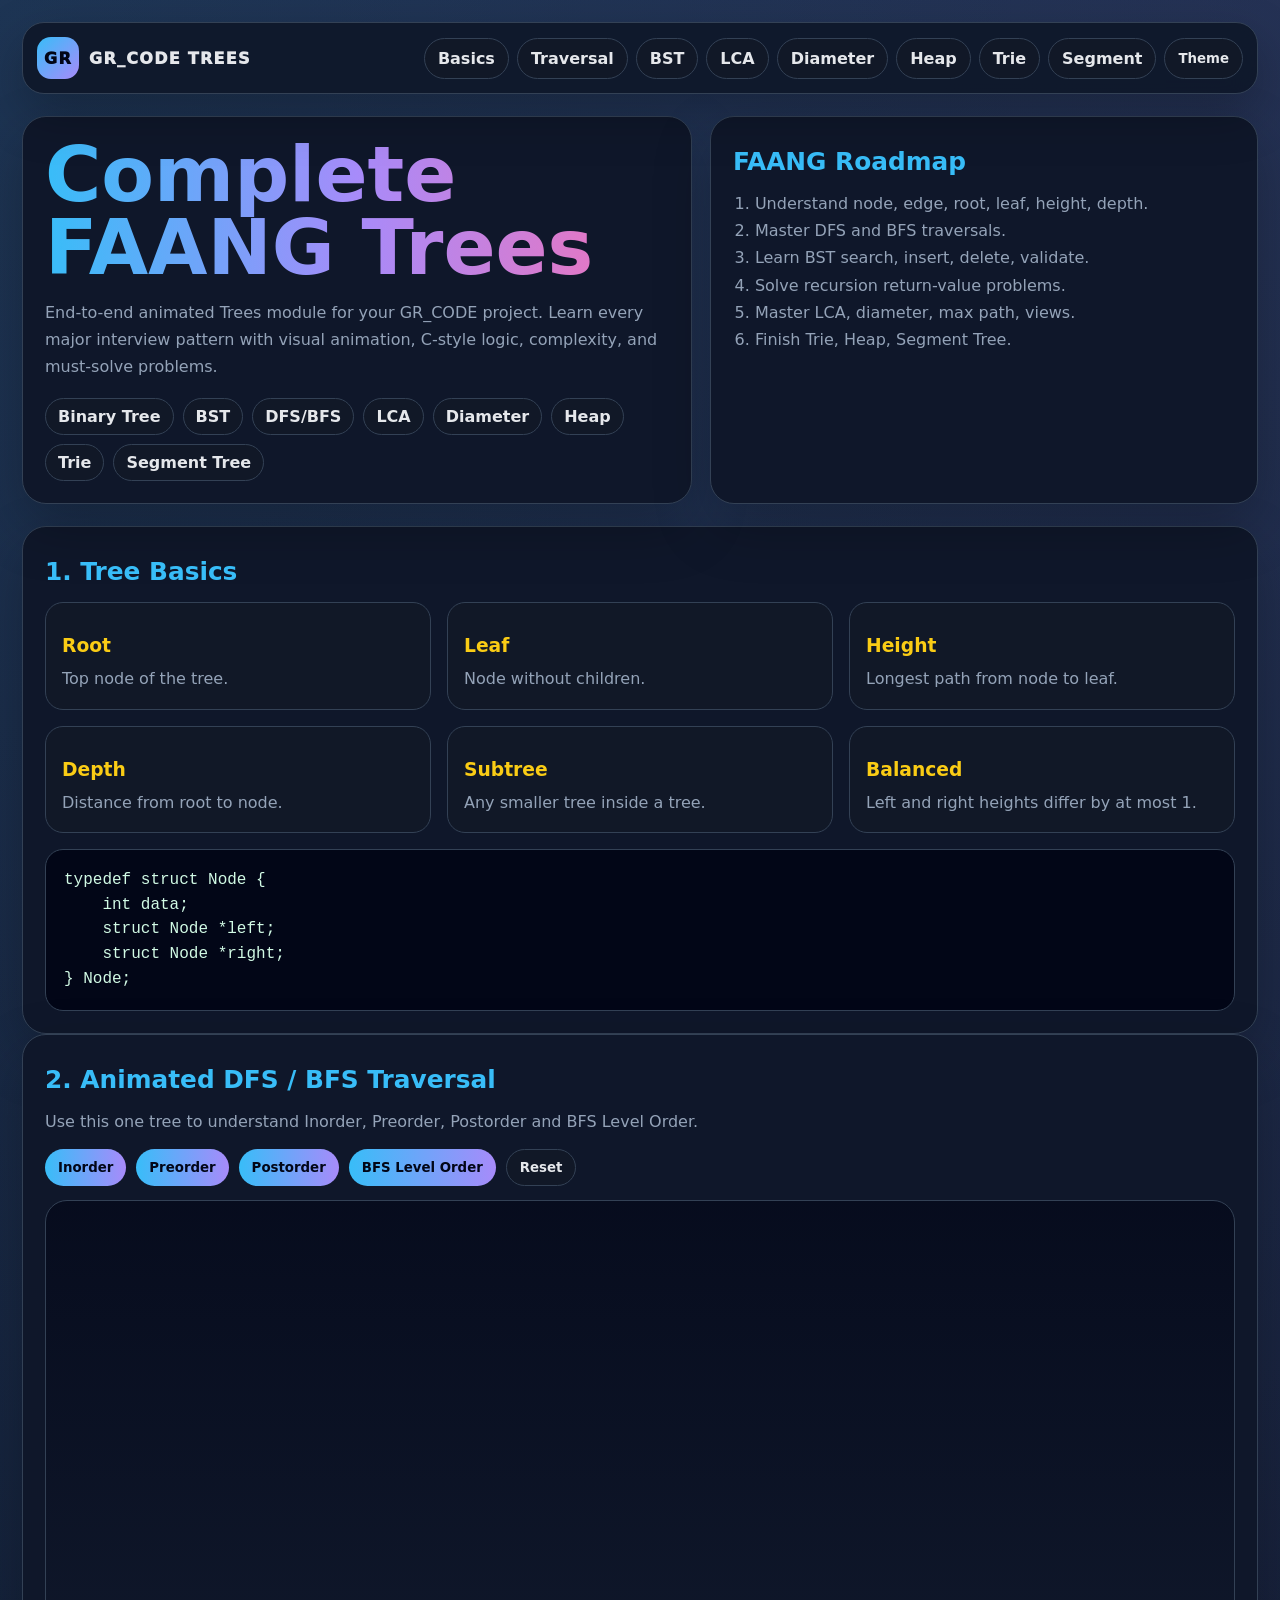
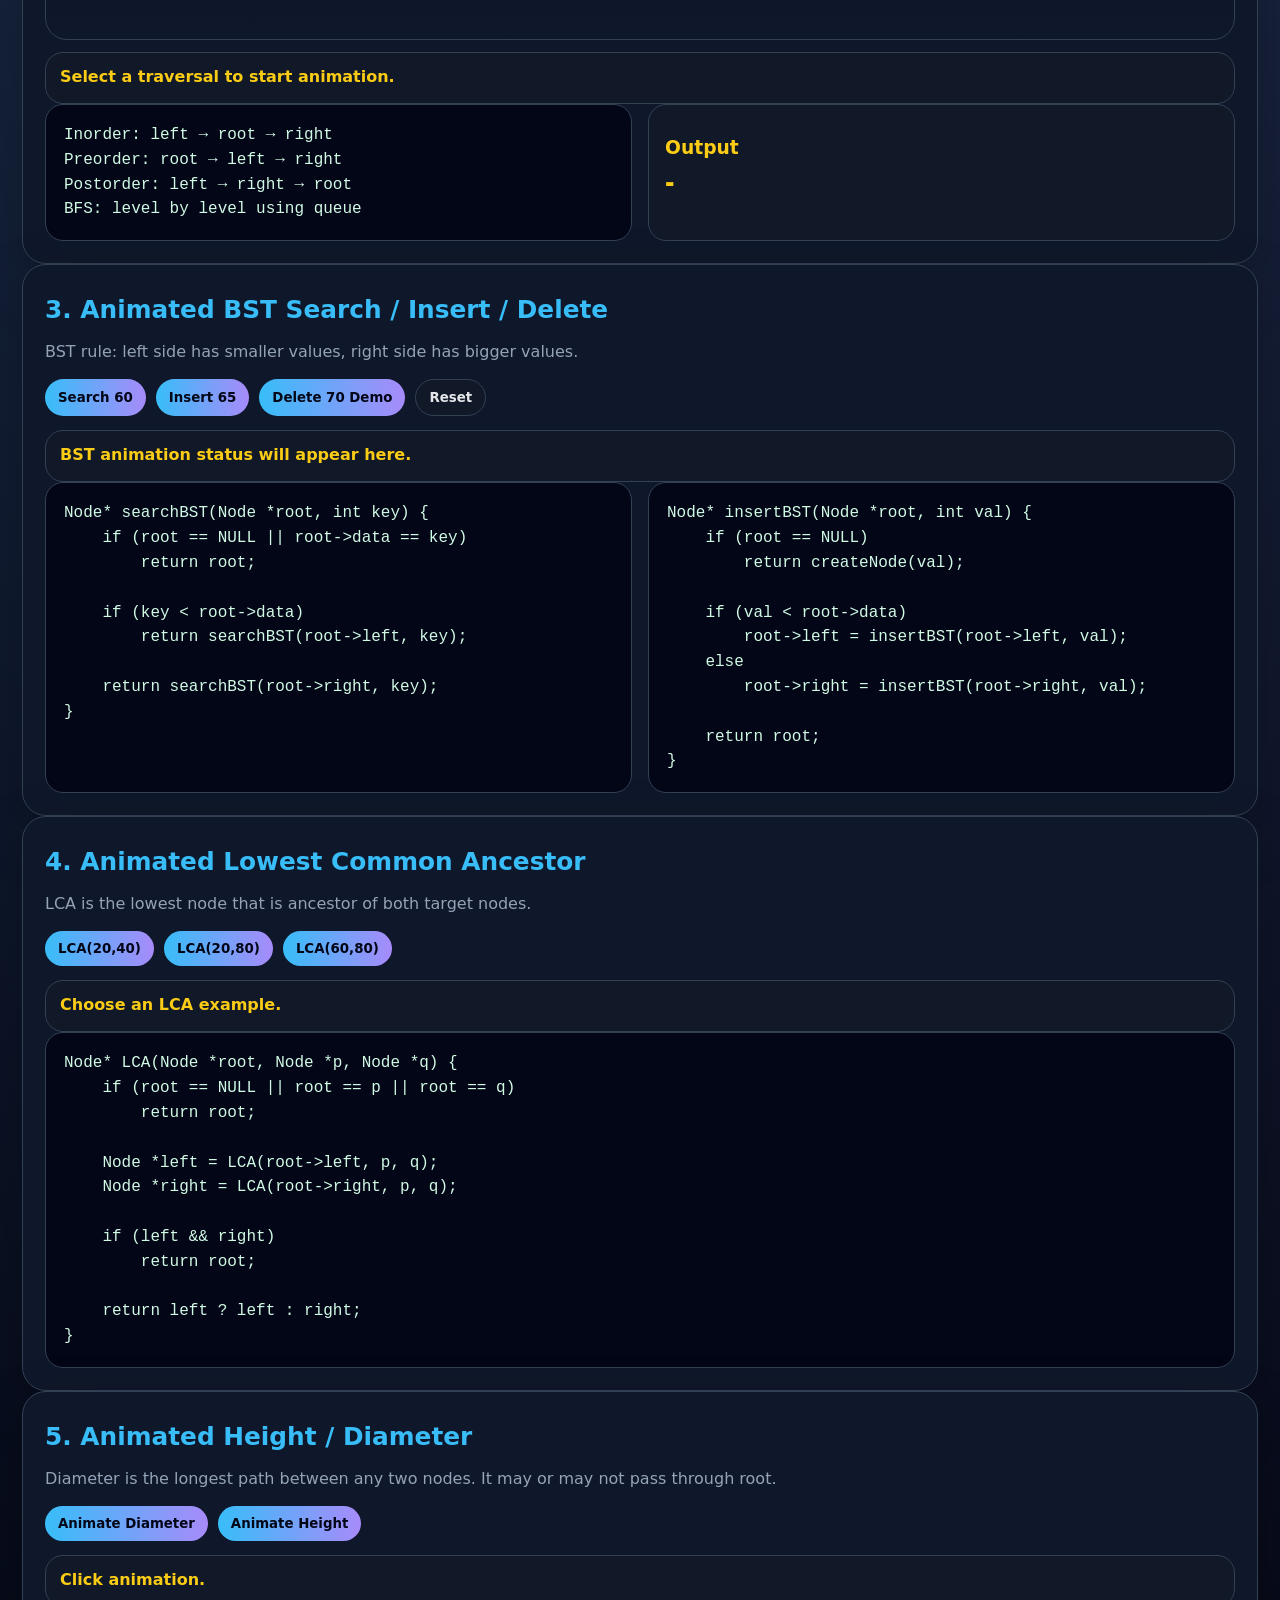
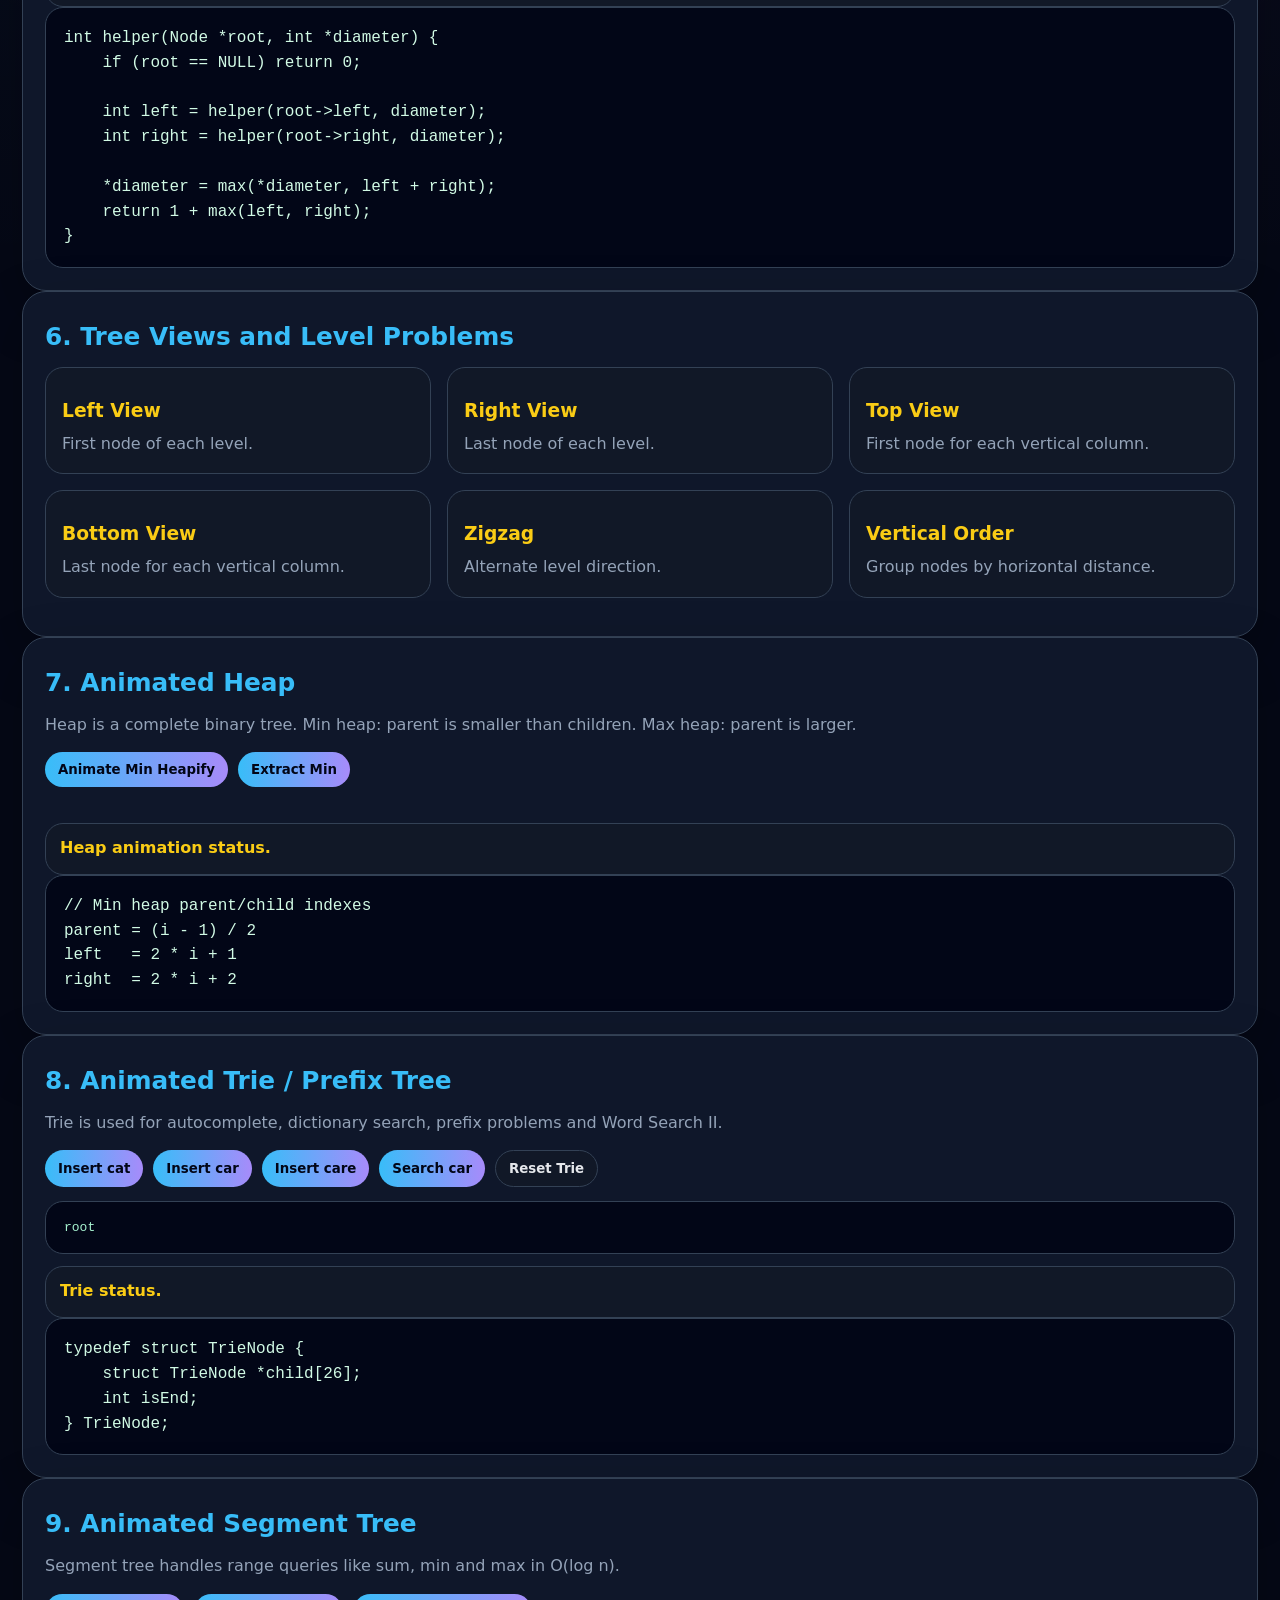
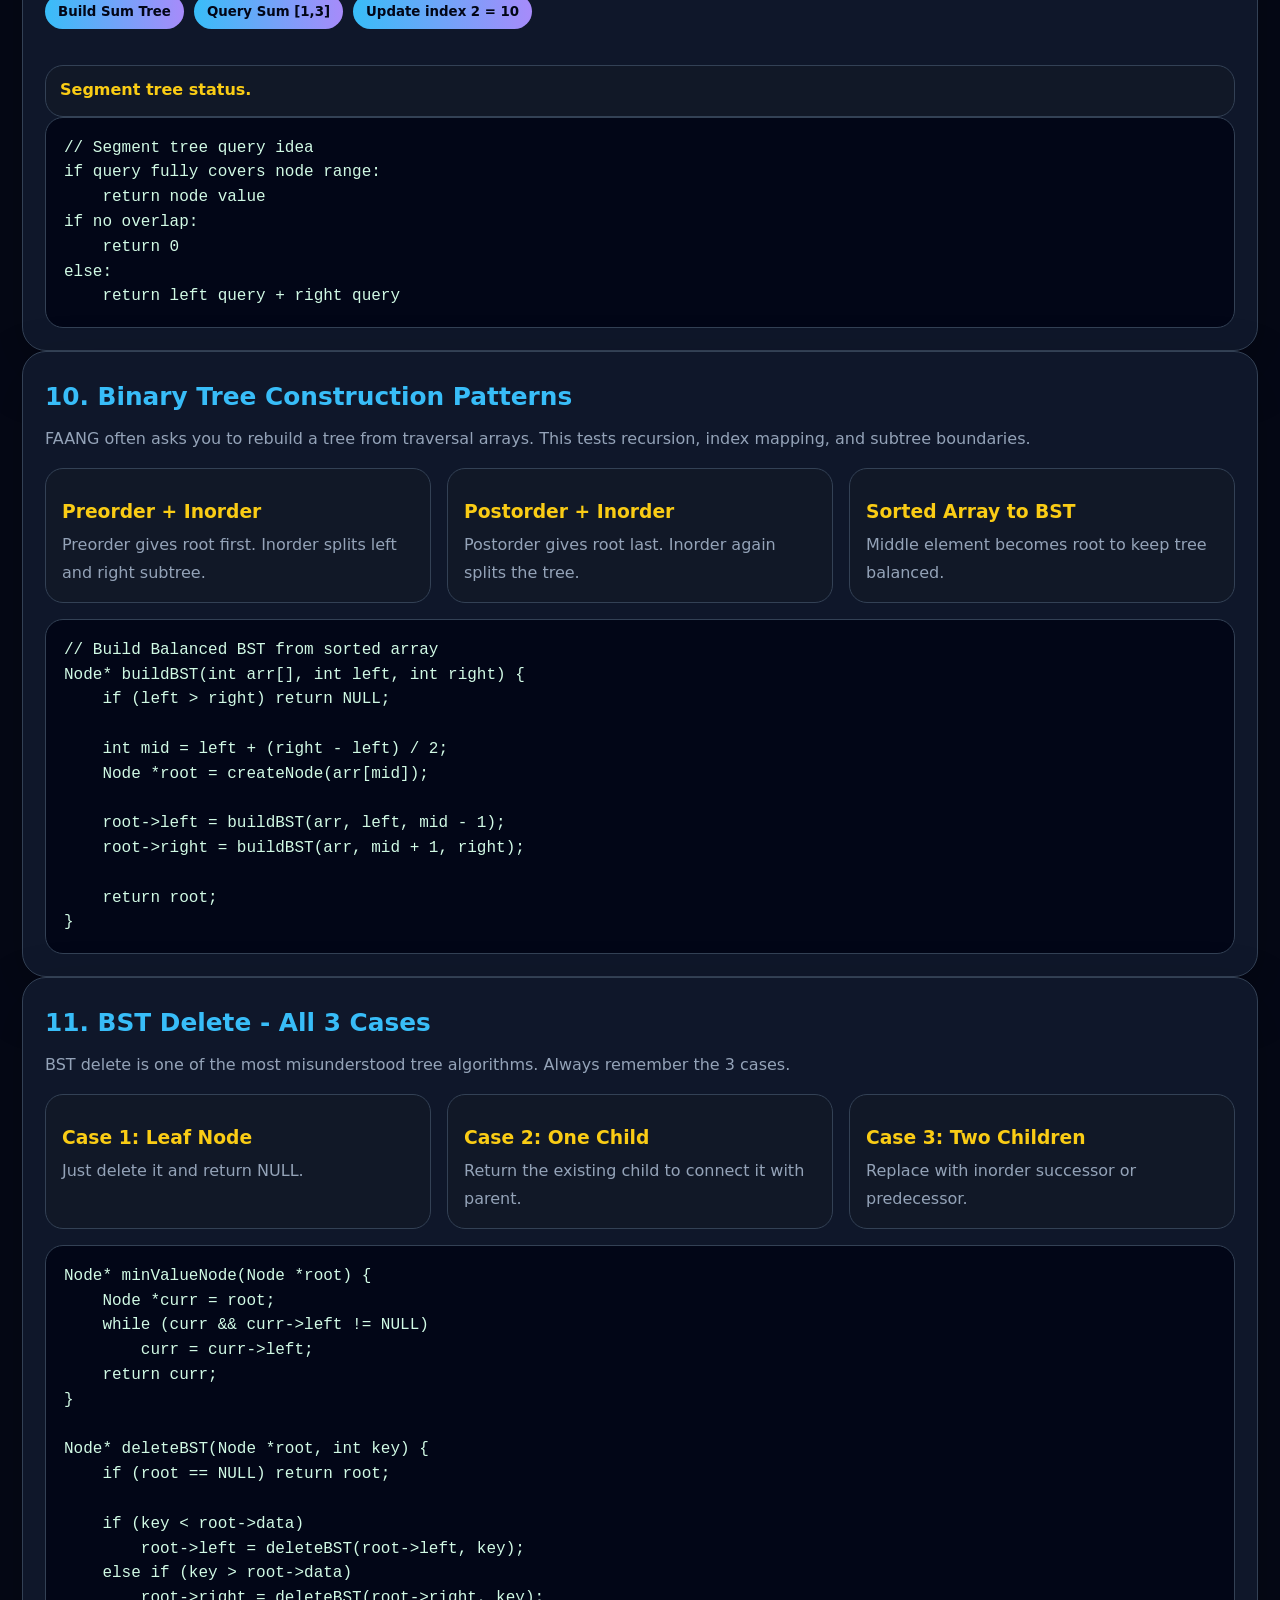
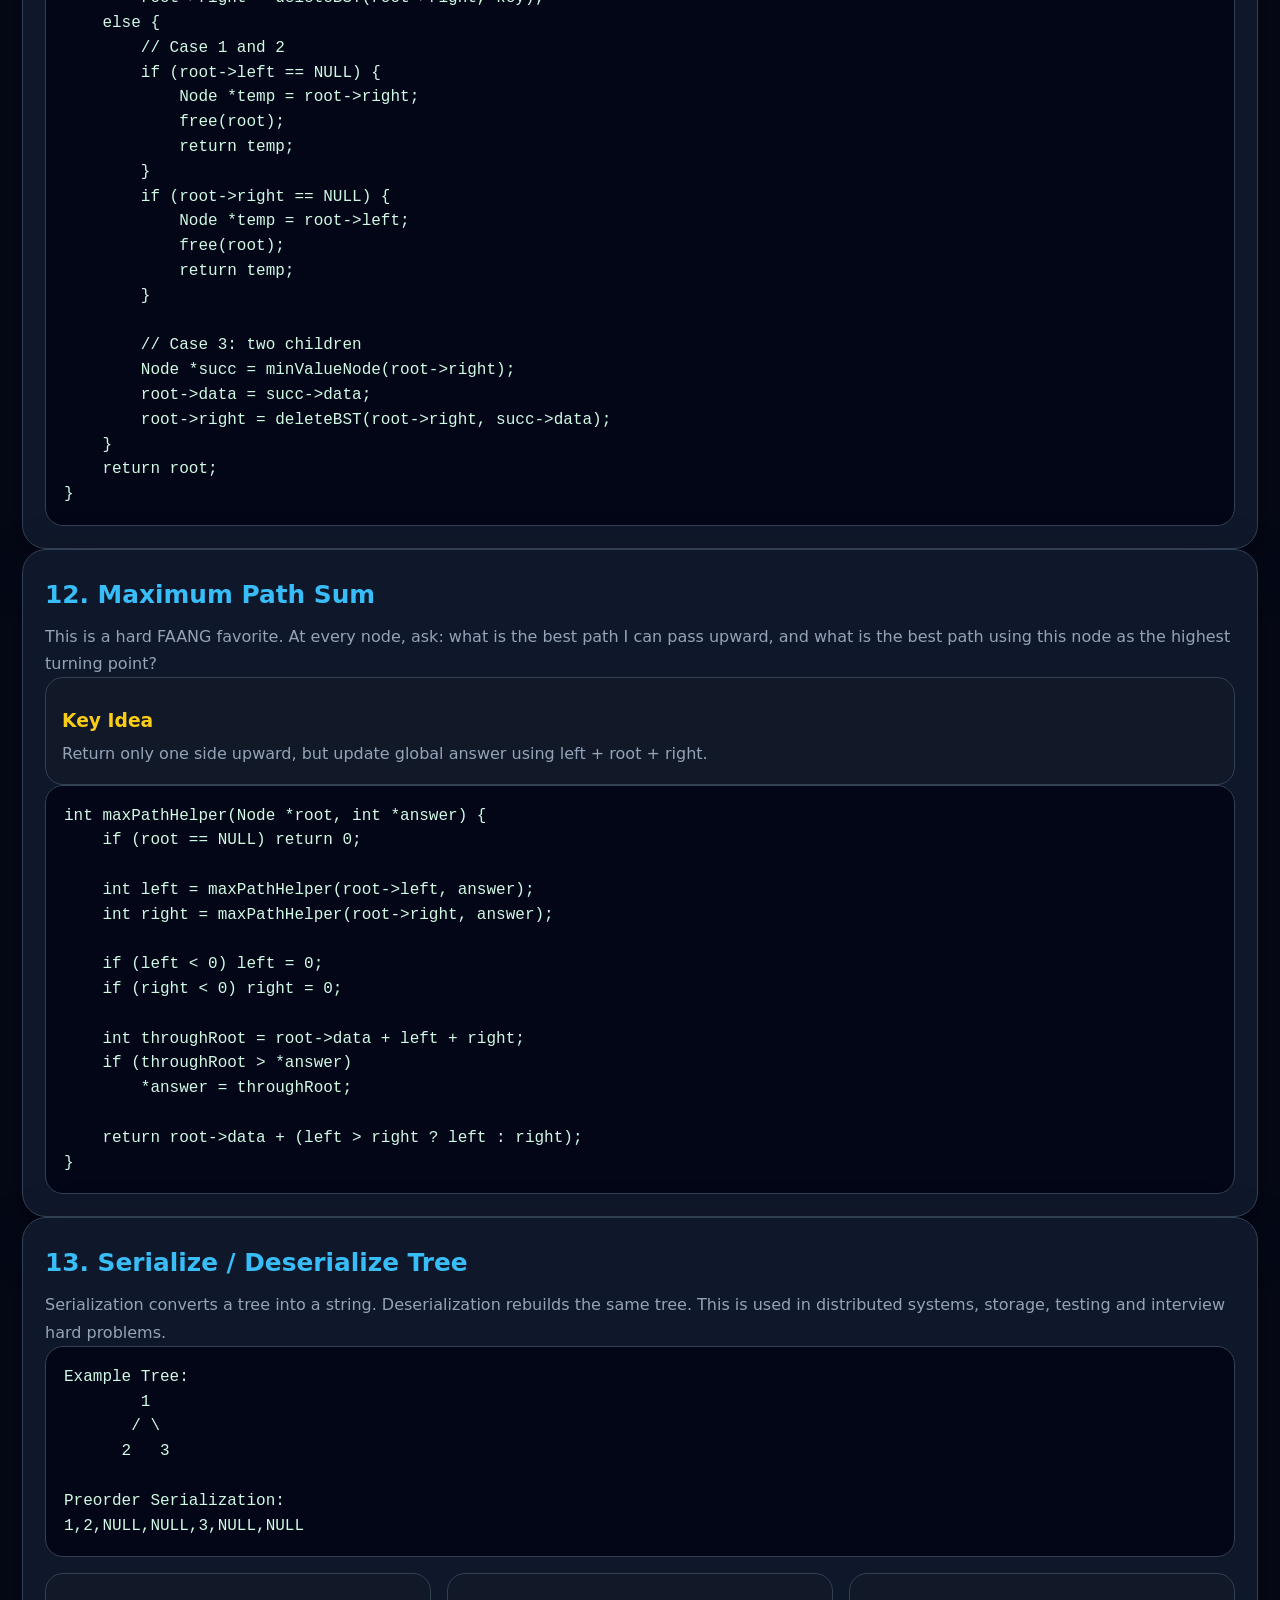
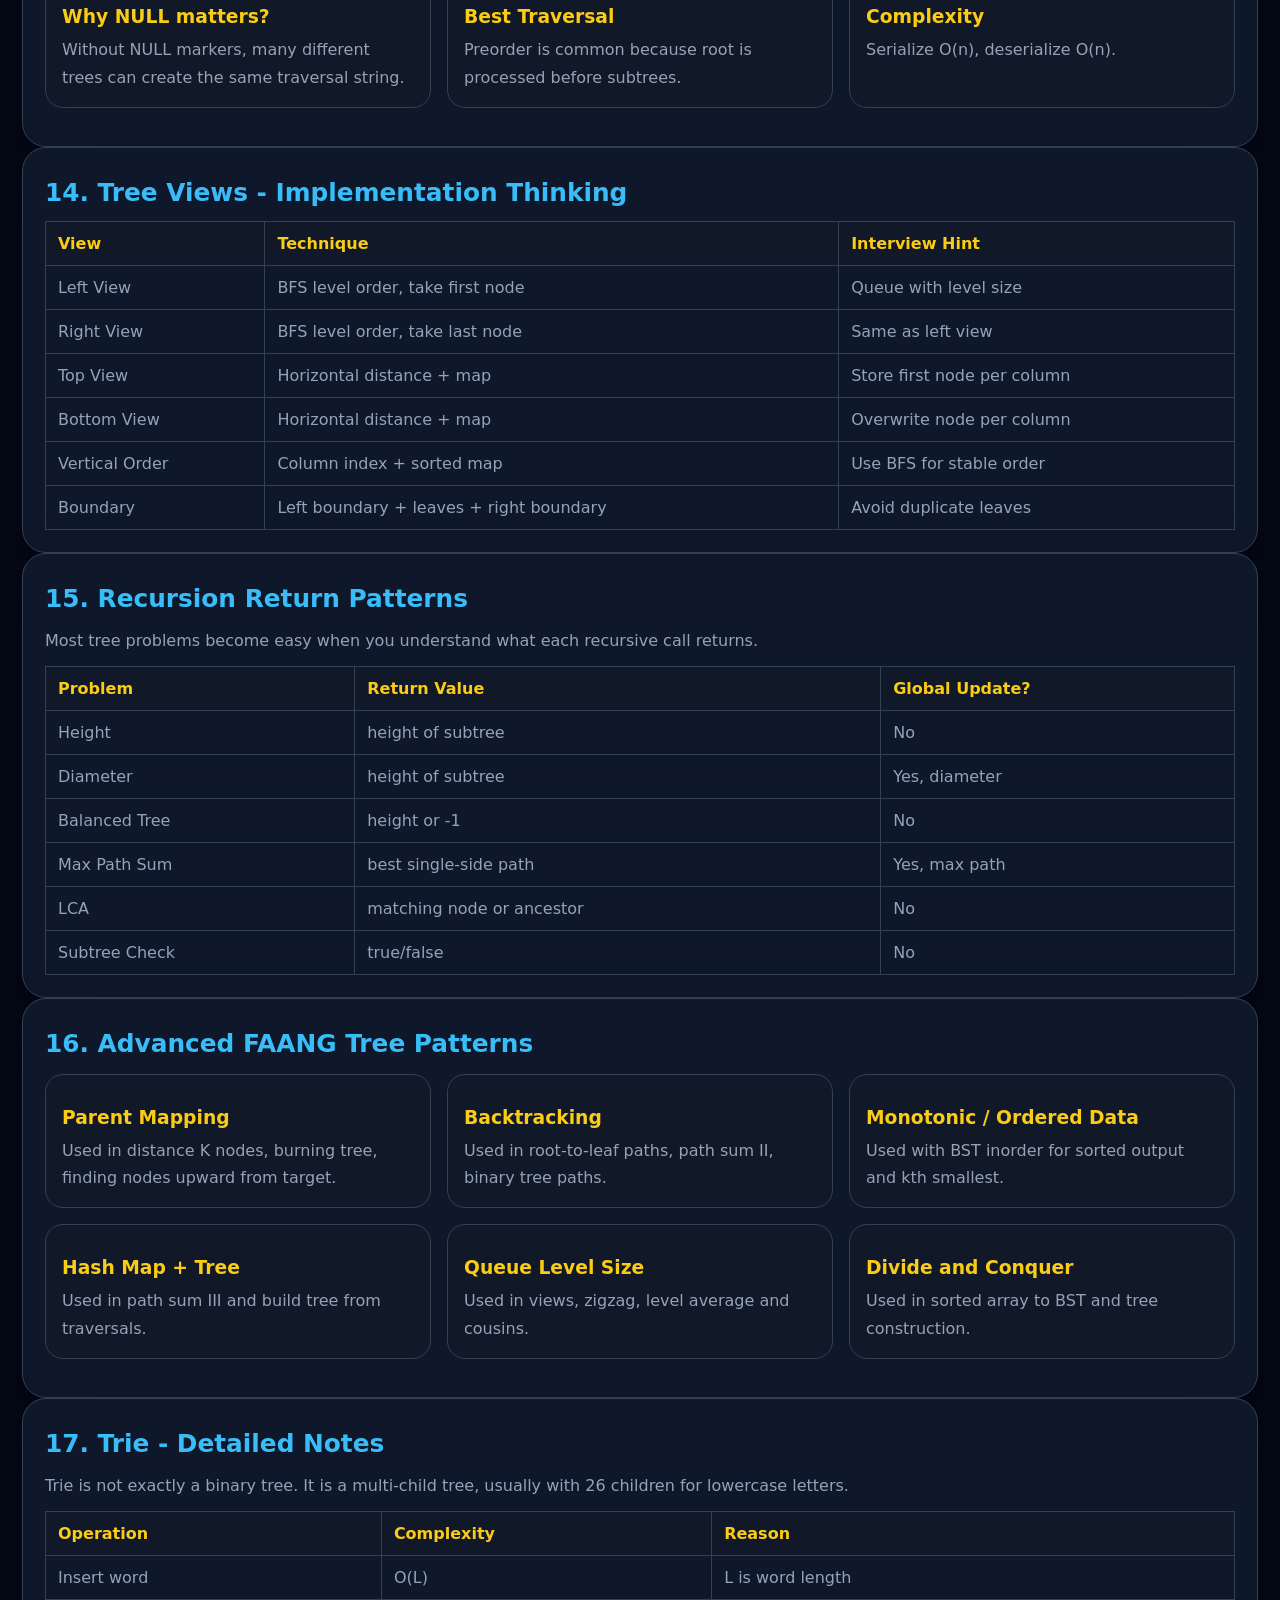
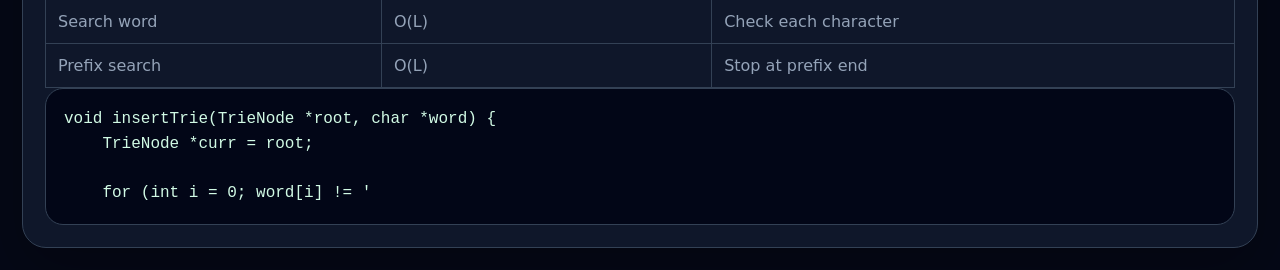
==== commit cb179b98: "Revamp FAANG Trees module with new layout and styles Updated the HTML structure and styles for the F" ====
--- a/topics/tree/index.html
+++ b/topics/tree/index.html
@@ -1,113 +1,299 @@
 <!DOCTYPE html>
-<html>
+<html lang="en">
 <head>
-<meta charset='UTF-8'>
-<title>Animated FAANG Trees</title>
-<style>
-body{background:#0b1020;color:#fff;font-family:Arial;padding:20px}
-h1{color:#61dafb} .panel{background:#11182d;padding:20px;border-radius:16px;margin:20px 0}
-button{padding:10px 16px;margin:8px;border-radius:20px;border:none;background:#61dafb;font-weight:bold}
-#tree{position:relative;height:420px;margin-top:20px}
-.node{position:absolute;width:60px;height:60px;border-radius:50%;background:#1e3a8a;display:flex;align-items:center;justify-content:center;font-weight:bold;transition:.6s}
-.visit{background:#22c55e !important;transform:scale(1.15)}
-.active{background:#f59e0b !important}
-.line{position:absolute;height:4px;background:#64748b;transform-origin:left center}
-.code{background:#020617;padding:15px;border-radius:12px;white-space:pre-wrap;color:#a7f3d0}
-</style>
+  <meta charset="UTF-8" />
+  <meta name="viewport" content="width=device-width, initial-scale=1.0" />
+  <title>GR_CODE | Complete FAANG Trees</title>
+  <style>
+    *{box-sizing:border-box;margin:0;padding:0;font-family:Inter,system-ui,-apple-system,BlinkMacSystemFont,"Segoe UI",sans-serif}
+    :root{--bg:#050816;--card:#0f172a;--card2:#111827;--muted:#94a3b8;--text:#e5e7eb;--accent:#38bdf8;--accent2:#a78bfa;--good:#22c55e;--warn:#facc15;--bad:#fb7185;--line:#475569;--border:#334155}
+    body.light{--bg:#f8fafc;--card:#ffffff;--card2:#f1f5f9;--muted:#475569;--text:#0f172a;--line:#94a3b8;--border:#cbd5e1}
+    html{scroll-behavior:smooth}
+    body{background:radial-gradient(circle at top left,rgba(56,189,248,.18),transparent 35%),radial-gradient(circle at top right,rgba(167,139,250,.18),transparent 35%),var(--bg);color:var(--text);padding:22px}
+    .wrap{max-width:1400px;margin:auto}
+    .top{position:sticky;top:10px;z-index:50;background:rgba(15,23,42,.92);backdrop-filter:blur(14px);border:1px solid var(--border);border-radius:22px;padding:14px;display:flex;justify-content:space-between;align-items:center;gap:14px;box-shadow:0 20px 50px rgba(0,0,0,.25)}
+    body.light .top{background:rgba(255,255,255,.92)}
+    .brand{display:flex;align-items:center;gap:10px;font-weight:1000;letter-spacing:.08em}.logo{width:42px;height:42px;border-radius:14px;background:linear-gradient(135deg,var(--accent),var(--accent2));display:grid;place-items:center;color:#020617;font-weight:1000}.nav{display:flex;gap:8px;flex-wrap:wrap}.nav a,.btn,select{border:1px solid var(--border);background:var(--card2);color:var(--text);padding:10px 13px;border-radius:999px;font-weight:800;text-decoration:none;cursor:pointer}.btn.primary{background:linear-gradient(90deg,var(--accent),var(--accent2));color:#020617;border:0}.btn:hover,.nav a:hover{transform:translateY(-1px);border-color:var(--accent)}
+    .hero{display:grid;grid-template-columns:1.1fr .9fr;gap:18px;margin:22px 0}.card{background:var(--card);border:1px solid var(--border);border-radius:24px;padding:22px;box-shadow:0 22px 55px rgba(0,0,0,.25)}h1{font-size:clamp(2.4rem,6vw,5.8rem);line-height:.95;background:linear-gradient(90deg,var(--accent),var(--accent2),#f472b6);-webkit-background-clip:text;color:transparent;margin-bottom:14px}h2{font-size:1.55rem;margin:8px 0 14px;color:var(--accent)}h3{margin:16px 0 9px;color:var(--warn)}p,li{color:var(--muted);line-height:1.7}ul,ol{padding-left:22px}.badges{display:flex;gap:9px;flex-wrap:wrap;margin-top:18px}.badge{background:var(--card2);border:1px solid var(--border);border-radius:999px;padding:8px 12px;font-weight:800;color:var(--text)}.grid{display:grid;grid-template-columns:repeat(3,1fr);gap:16px;margin:16px 0}.two{display:grid;grid-template-columns:1fr 1fr;gap:16px}.mini{background:var(--card2);border:1px solid var(--border);border-radius:18px;padding:16px}.stage{min-height:440px;border:1px solid var(--border);background:linear-gradient(180deg,rgba(2,6,23,.65),rgba(15,23,42,.35));border-radius:22px;position:relative;overflow:auto;margin-top:14px}body.light .stage{background:#f8fafc}.treeSvg{width:100%;min-width:840px;height:430px}.edge{stroke:var(--line);stroke-width:4;transition:.35s}.edge.active{stroke:var(--warn);stroke-width:6}.node circle{fill:#1e293b;stroke:var(--accent);stroke-width:4;transition:.35s}.node text{fill:#fff;text-anchor:middle;dominant-baseline:central;font-weight:1000;font-size:18px}.node.active circle{fill:var(--warn);stroke:#fff;filter:drop-shadow(0 0 14px rgba(250,204,21,.85))}.node.visited circle{fill:var(--good);stroke:#dcfce7}.node.target circle{fill:var(--bad);stroke:#ffe4e6}.node.dim{opacity:.25}.info{background:var(--card2);border:1px solid var(--border);border-radius:18px;padding:14px;margin-top:12px;color:var(--warn);font-weight:900;min-height:52px}.controls{display:flex;flex-wrap:wrap;gap:10px;margin:14px 0}.code{background:#020617;color:#d1fae5;border:1px solid #334155;border-radius:18px;padding:18px;overflow:auto;white-space:pre;font-family:Consolas,monospace;line-height:1.55}.code mark{background:#facc15;color:#020617;border-radius:6px;padding:2px 4px}table{width:100%;border-collapse:collapse;margin-top:12px}th,td{border:1px solid var(--border);padding:12px;text-align:left;color:var(--muted)}th{background:var(--card2);color:var(--warn)}.tabs{display:flex;gap:8px;flex-wrap:wrap;margin:10px 0}.tab{padding:9px 12px;border-radius:999px;border:1px solid var(--border);background:var(--card2);cursor:pointer;font-weight:800}.tab.active{background:linear-gradient(90deg,var(--accent),var(--accent2));color:#020617}.array{display:flex;gap:8px;flex-wrap:wrap;margin:18px 0}.box{width:52px;height:52px;border-radius:14px;background:#1e293b;border:2px solid var(--border);display:grid;place-items:center;font-weight:1000;transition:.3s}.box.active{background:var(--warn);color:#020617;transform:translateY(-8px)}.box.done{background:var(--good)}.trie{font-family:monospace;white-space:pre;color:#a7f3d0;background:#020617;border-radius:18px;padding:18px;border:1px solid #334155;overflow:auto}.footer{margin:30px 0;text-align:center;color:var(--muted)}@media(max-width:950px){.hero,.two{grid-template-columns:1fr}.grid{grid-template-columns:1fr}.top{position:static;align-items:flex-start;flex-direction:column}.nav{max-height:120px;overflow:auto}body{padding:12px}}
+  </style>
 </head>
 <body>
-<h1>GR_CODE FAANG Trees Animated Module</h1>
-<div class='panel'>
-<h2>Animations Included</h2>
-<button onclick='inorder()'>Animate Inorder</button>
-<button onclick='preorder()'>Animate Preorder</button>
-<button onclick='bfs()'>Animate BFS</button>
-<button onclick='bstSearch()'>BST Search 60</button>
-<button onclick='insertNode()'>Insert 65</button>
-<button onclick='rotateDemo()'>AVL Rotation</button>
-<div id='status'>Press animation button</div>
-<div id='tree'>
-<div class='line' style='left:380px;top:95px;width:120px;transform:rotate(150deg)'></div>
-<div class='line' style='left:440px;top:95px;width:120px;transform:rotate(30deg)'></div>
-<div class='line' style='left:300px;top:185px;width:95px;transform:rotate(145deg)'></div>
-<div class='line' style='left:365px;top:185px;width:95px;transform:rotate(35deg)'></div>
-<div class='line' style='left:500px;top:185px;width:95px;transform:rotate(145deg)'></div>
-<div class='line' style='left:565px;top:185px;width:95px;transform:rotate(35deg)'></div>
-<div id='50' class='node' style='left:420px;top:50px'>50</div>
-<div id='30' class='node' style='left:300px;top:150px'>30</div>
-<div id='70' class='node' style='left:540px;top:150px'>70</div>
-<div id='20' class='node' style='left:220px;top:250px'>20</div>
-<div id='40' class='node' style='left:380px;top:250px'>40</div>
-<div id='60' class='node' style='left:460px;top:250px'>60</div>
-<div id='80' class='node' style='left:620px;top:250px'>80</div>
-</div>
-</div>
-<div class='panel'>
-<h2>FAANG Tree Topics Covered</h2>
-<ul>
-<li>DFS Traversals (animated)</li>
-<li>BFS Level Order animation</li>
-<li>BST Search path visualization</li>
-<li>BST Insert animation</li>
-<li>AVL Rotation simulation</li>
-<li>Diameter, LCA, Views, Trie, Heap, Segment Tree</li>
-</ul>
-<div class='code'>Recursive Pattern:
-solve(node){
- if(node==NULL) return;
- solve(node->left);
- solve(node->right);
-}</div>
-</div>
-<script>
-function reset(){document.querySelectorAll('.node').forEach(n=>n.className='node')}
-function flash(order,i=0){
-if(i==0) reset();
-if(i>=order.length) return;
-let n=document.getElementById(order[i]);
-n.classList.add('visit');
-document.getElementById('status').innerText='Visiting '+order[i];
-setTimeout(()=>flash(order,i+1),800)
+<div class="wrap">
+  <div class="top">
+    <div class="brand"><div class="logo">GR</div><div>GR_CODE TREES</div></div>
+    <div class="nav">
+      <a href="#basics">Basics</a><a href="#traversal">Traversal</a><a href="#bst">BST</a><a href="#lca">LCA</a><a href="#diameter">Diameter</a><a href="#heap">Heap</a><a href="#trie">Trie</a><a href="#segment">Segment</a><button class="btn" onclick="toggleTheme()">Theme</button>
+    </div>
+  </div>
+
+  <section class="hero">
+    <div class="card">
+      <h1>Complete FAANG Trees</h1>
+      <p>End-to-end animated Trees module for your GR_CODE project. Learn every major interview pattern with visual animation, C-style logic, complexity, and must-solve problems.</p>
+      <div class="badges"><span class="badge">Binary Tree</span><span class="badge">BST</span><span class="badge">DFS/BFS</span><span class="badge">LCA</span><span class="badge">Diameter</span><span class="badge">Heap</span><span class="badge">Trie</span><span class="badge">Segment Tree</span></div>
+    </div>
+    <div class="card">
+      <h2>FAANG Roadmap</h2>
+      <ol><li>Understand node, edge, root, leaf, height, depth.</li><li>Master DFS and BFS traversals.</li><li>Learn BST search, insert, delete, validate.</li><li>Solve recursion return-value problems.</li><li>Master LCA, diameter, max path, views.</li><li>Finish Trie, Heap, Segment Tree.</li></ol>
+    </div>
+  </section>
+
+  <section id="basics" class="card">
+    <h2>1. Tree Basics</h2>
+    <div class="grid"><div class="mini"><h3>Root</h3><p>Top node of the tree.</p></div><div class="mini"><h3>Leaf</h3><p>Node without children.</p></div><div class="mini"><h3>Height</h3><p>Longest path from node to leaf.</p></div><div class="mini"><h3>Depth</h3><p>Distance from root to node.</p></div><div class="mini"><h3>Subtree</h3><p>Any smaller tree inside a tree.</p></div><div class="mini"><h3>Balanced</h3><p>Left and right heights differ by at most 1.</p></div></div>
+    <pre class="code">typedef struct Node {
+    int data;
+    struct Node *left;
+    struct Node *right;
+} Node;</pre>
+  </section>
+
+  <section id="traversal" class="card">
+    <h2>2. Animated DFS / BFS Traversal</h2>
+    <p>Use this one tree to understand Inorder, Preorder, Postorder and BFS Level Order.</p>
+    <div class="controls"><button class="btn primary" onclick="animateOrder('inorder')">Inorder</button><button class="btn primary" onclick="animateOrder('preorder')">Preorder</button><button class="btn primary" onclick="animateOrder('postorder')">Postorder</button><button class="btn primary" onclick="animateOrder('bfs')">BFS Level Order</button><button class="btn" onclick="resetTree()">Reset</button></div>
+    <div class="stage"><svg class="treeSvg" viewBox="0 0 900 430" id="mainSvg"></svg></div>
+    <div class="info" id="traversalInfo">Select a traversal to start animation.</div>
+    <div class="two"><pre class="code" id="traversalCode">Inorder: left → root → right
+Preorder: root → left → right
+Postorder: left → right → root
+BFS: level by level using queue</pre><div class="mini"><h3>Output</h3><p id="traversalOutput" style="font-size:1.3rem;color:var(--warn);font-weight:1000">-</p></div></div>
+  </section>
+
+  <section id="bst" class="card">
+    <h2>3. Animated BST Search / Insert / Delete</h2>
+    <p>BST rule: left side has smaller values, right side has bigger values.</p>
+    <div class="controls"><button class="btn primary" onclick="bstSearchAnim(60)">Search 60</button><button class="btn primary" onclick="bstInsertAnim(65)">Insert 65</button><button class="btn primary" onclick="bstDeleteAnim(70)">Delete 70 Demo</button><button class="btn" onclick="resetTree()">Reset</button></div>
+    <div class="info" id="bstInfo">BST animation status will appear here.</div>
+    <div class="two"><pre class="code">Node* searchBST(Node *root, int key) {
+    if (root == NULL || root->data == key)
+        return root;
+
+    if (key < root->data)
+        return searchBST(root->left, key);
+
+    return searchBST(root->right, key);
+}</pre><pre class="code">Node* insertBST(Node *root, int val) {
+    if (root == NULL)
+        return createNode(val);
+
+    if (val < root->data)
+        root->left = insertBST(root->left, val);
+    else
+        root->right = insertBST(root->right, val);
+
+    return root;
+}</pre></div>
+  </section>
+
+  <section id="lca" class="card">
+    <h2>4. Animated Lowest Common Ancestor</h2>
+    <p>LCA is the lowest node that is ancestor of both target nodes.</p>
+    <div class="controls"><button class="btn primary" onclick="lcaAnim(20,40)">LCA(20,40)</button><button class="btn primary" onclick="lcaAnim(20,80)">LCA(20,80)</button><button class="btn primary" onclick="lcaAnim(60,80)">LCA(60,80)</button></div>
+    <div class="info" id="lcaInfo">Choose an LCA example.</div>
+    <pre class="code">Node* LCA(Node *root, Node *p, Node *q) {
+    if (root == NULL || root == p || root == q)
+        return root;
+
+    Node *left = LCA(root->left, p, q);
+    Node *right = LCA(root->right, p, q);
+
+    if (left && right)
+        return root;
+
+    return left ? left : right;
+}</pre>
+  </section>
+
+  <section id="diameter" class="card">
+    <h2>5. Animated Height / Diameter</h2>
+    <p>Diameter is the longest path between any two nodes. It may or may not pass through root.</p>
+    <div class="controls"><button class="btn primary" onclick="diameterAnim()">Animate Diameter</button><button class="btn primary" onclick="heightAnim()">Animate Height</button></div>
+    <div class="info" id="diameterInfo">Click animation.</div>
+    <pre class="code">int helper(Node *root, int *diameter) {
+    if (root == NULL) return 0;
+
+    int left = helper(root->left, diameter);
+    int right = helper(root->right, diameter);
+
+    *diameter = max(*diameter, left + right);
+    return 1 + max(left, right);
+}</pre>
+  </section>
+
+  <section class="card">
+    <h2>6. Tree Views and Level Problems</h2>
+    <div class="grid"><div class="mini"><h3>Left View</h3><p>First node of each level.</p></div><div class="mini"><h3>Right View</h3><p>Last node of each level.</p></div><div class="mini"><h3>Top View</h3><p>First node for each vertical column.</p></div><div class="mini"><h3>Bottom View</h3><p>Last node for each vertical column.</p></div><div class="mini"><h3>Zigzag</h3><p>Alternate level direction.</p></div><div class="mini"><h3>Vertical Order</h3><p>Group nodes by horizontal distance.</p></div></div>
+  </section>
+
+  <section id="heap" class="card">
+    <h2>7. Animated Heap</h2>
+    <p>Heap is a complete binary tree. Min heap: parent is smaller than children. Max heap: parent is larger.</p>
+    <div class="controls"><button class="btn primary" onclick="heapifyAnim()">Animate Min Heapify</button><button class="btn primary" onclick="heapExtractAnim()">Extract Min</button></div>
+    <div class="array" id="heapArray"></div><div class="info" id="heapInfo">Heap animation status.</div>
+    <pre class="code">// Min heap parent/child indexes
+parent = (i - 1) / 2
+left   = 2 * i + 1
+right  = 2 * i + 2</pre>
+  </section>
+
+  <section id="trie" class="card">
+    <h2>8. Animated Trie / Prefix Tree</h2>
+    <p>Trie is used for autocomplete, dictionary search, prefix problems and Word Search II.</p>
+    <div class="controls"><button class="btn primary" onclick="trieInsert('cat')">Insert cat</button><button class="btn primary" onclick="trieInsert('car')">Insert car</button><button class="btn primary" onclick="trieInsert('care')">Insert care</button><button class="btn primary" onclick="trieSearch('car')">Search car</button><button class="btn" onclick="resetTrie()">Reset Trie</button></div>
+    <div class="trie" id="trieView">root</div><div class="info" id="trieInfo">Trie status.</div>
+    <pre class="code">typedef struct TrieNode {
+    struct TrieNode *child[26];
+    int isEnd;
+} TrieNode;</pre>
+  </section>
+
+  <section id="segment" class="card">
+    <h2>9. Animated Segment Tree</h2>
+    <p>Segment tree handles range queries like sum, min and max in O(log n).</p>
+    <div class="controls"><button class="btn primary" onclick="segBuildAnim()">Build Sum Tree</button><button class="btn primary" onclick="segQueryAnim()">Query Sum [1,3]</button><button class="btn primary" onclick="segUpdateAnim()">Update index 2 = 10</button></div>
+    <div class="array" id="segArray"></div><div class="info" id="segInfo">Segment tree status.</div>
+    <pre class="code">// Segment tree query idea
+if query fully covers node range:
+    return node value
+if no overlap:
+    return 0
+else:
+    return left query + right query</pre>
+  </section>
+
+  <section class="card">
+    <h2>10. Binary Tree Construction Patterns</h2>
+    <p>FAANG often asks you to rebuild a tree from traversal arrays. This tests recursion, index mapping, and subtree boundaries.</p>
+    <div class="grid">
+      <div class="mini"><h3>Preorder + Inorder</h3><p>Preorder gives root first. Inorder splits left and right subtree.</p></div>
+      <div class="mini"><h3>Postorder + Inorder</h3><p>Postorder gives root last. Inorder again splits the tree.</p></div>
+      <div class="mini"><h3>Sorted Array to BST</h3><p>Middle element becomes root to keep tree balanced.</p></div>
+    </div>
+    <pre class="code">// Build Balanced BST from sorted array
+Node* buildBST(int arr[], int left, int right) {
+    if (left > right) return NULL;
+
+    int mid = left + (right - left) / 2;
+    Node *root = createNode(arr[mid]);
+
+    root->left = buildBST(arr, left, mid - 1);
+    root->right = buildBST(arr, mid + 1, right);
+
+    return root;
+}</pre>
+  </section>
+
+  <section class="card">
+    <h2>11. BST Delete - All 3 Cases</h2>
+    <p>BST delete is one of the most misunderstood tree algorithms. Always remember the 3 cases.</p>
+    <div class="grid">
+      <div class="mini"><h3>Case 1: Leaf Node</h3><p>Just delete it and return NULL.</p></div>
+      <div class="mini"><h3>Case 2: One Child</h3><p>Return the existing child to connect it with parent.</p></div>
+      <div class="mini"><h3>Case 3: Two Children</h3><p>Replace with inorder successor or predecessor.</p></div>
+    </div>
+    <pre class="code">Node* minValueNode(Node *root) {
+    Node *curr = root;
+    while (curr && curr->left != NULL)
+        curr = curr->left;
+    return curr;
 }
-function inorder(){flash(['20','30','40','50','60','70','80'])}
-function preorder(){flash(['50','30','20','40','70','60','80'])}
-function bfs(){flash(['50','30','70','20','40','60','80'])}
-function bstSearch(){
-let p=['50','70','60'];
-let i=0; reset();
-function s(){
-if(i>=p.length) return;
-let n=document.getElementById(p[i]);
-n.classList.add('active');
-document.getElementById('status').innerText='Searching... at '+p[i];
-i++; setTimeout(s,900)
-}
-s();
-}
-function insertNode(){
-reset();
-flash(['50','70','60']);
-setTimeout(()=>{
-let d=document.createElement('div');
-d.className='node visit';
-d.innerText='65';
-d.style.left='520px';d.style.top='340px';
-d.id='65';
-document.getElementById('tree').appendChild(d);
-document.getElementById('status').innerText='Inserted 65';
-},3000)
-}
-function rotateDemo(){
-reset();
-document.getElementById('status').innerText='Simulating AVL Left Rotation';
-let a=document.getElementById('50');
-let b=document.getElementById('70');
-a.style.left='330px';a.style.top='170px';
-b.style.left='420px';b.style.top='60px';
-setTimeout(()=>{
-document.getElementById('status').innerText='Rotation Complete';
-},1800)
-}
-</script>
-</body>
-</html>
+
+Node* deleteBST(Node *root, int key) {
+    if (root == NULL) return root;
+
+    if (key < root->data)
+        root->left = deleteBST(root->left, key);
+    else if (key > root->data)
+        root->right = deleteBST(root->right, key);
+    else {
+        // Case 1 and 2
+        if (root->left == NULL) {
+            Node *temp = root->right;
+            free(root);
+            return temp;
+        }
+        if (root->right == NULL) {
+            Node *temp = root->left;
+            free(root);
+            return temp;
+        }
+
+        // Case 3: two children
+        Node *succ = minValueNode(root->right);
+        root->data = succ->data;
+        root->right = deleteBST(root->right, succ->data);
+    }
+    return root;
+}</pre>
+  </section>
+
+  <section class="card">
+    <h2>12. Maximum Path Sum</h2>
+    <p>This is a hard FAANG favorite. At every node, ask: what is the best path I can pass upward, and what is the best path using this node as the highest turning point?</p>
+    <div class="mini"><h3>Key Idea</h3><p>Return only one side upward, but update global answer using left + root + right.</p></div>
+    <pre class="code">int maxPathHelper(Node *root, int *answer) {
+    if (root == NULL) return 0;
+
+    int left = maxPathHelper(root->left, answer);
+    int right = maxPathHelper(root->right, answer);
+
+    if (left < 0) left = 0;
+    if (right < 0) right = 0;
+
+    int throughRoot = root->data + left + right;
+    if (throughRoot > *answer)
+        *answer = throughRoot;
+
+    return root->data + (left > right ? left : right);
+}</pre>
+  </section>
+
+  <section class="card">
+    <h2>13. Serialize / Deserialize Tree</h2>
+    <p>Serialization converts a tree into a string. Deserialization rebuilds the same tree. This is used in distributed systems, storage, testing and interview hard problems.</p>
+    <pre class="code">Example Tree:
+        1
+       / \
+      2   3
+
+Preorder Serialization:
+1,2,NULL,NULL,3,NULL,NULL</pre>
+    <div class="grid">
+      <div class="mini"><h3>Why NULL matters?</h3><p>Without NULL markers, many different trees can create the same traversal string.</p></div>
+      <div class="mini"><h3>Best Traversal</h3><p>Preorder is common because root is processed before subtrees.</p></div>
+      <div class="mini"><h3>Complexity</h3><p>Serialize O(n), deserialize O(n).</p></div>
+    </div>
+  </section>
+
+  <section class="card">
+    <h2>14. Tree Views - Implementation Thinking</h2>
+    <table><tr><th>View</th><th>Technique</th><th>Interview Hint</th></tr><tr><td>Left View</td><td>BFS level order, take first node</td><td>Queue with level size</td></tr><tr><td>Right View</td><td>BFS level order, take last node</td><td>Same as left view</td></tr><tr><td>Top View</td><td>Horizontal distance + map</td><td>Store first node per column</td></tr><tr><td>Bottom View</td><td>Horizontal distance + map</td><td>Overwrite node per column</td></tr><tr><td>Vertical Order</td><td>Column index + sorted map</td><td>Use BFS for stable order</td></tr><tr><td>Boundary</td><td>Left boundary + leaves + right boundary</td><td>Avoid duplicate leaves</td></tr></table>
+  </section>
+
+  <section class="card">
+    <h2>15. Recursion Return Patterns</h2>
+    <p>Most tree problems become easy when you understand what each recursive call returns.</p>
+    <table><tr><th>Problem</th><th>Return Value</th><th>Global Update?</th></tr><tr><td>Height</td><td>height of subtree</td><td>No</td></tr><tr><td>Diameter</td><td>height of subtree</td><td>Yes, diameter</td></tr><tr><td>Balanced Tree</td><td>height or -1</td><td>No</td></tr><tr><td>Max Path Sum</td><td>best single-side path</td><td>Yes, max path</td></tr><tr><td>LCA</td><td>matching node or ancestor</td><td>No</td></tr><tr><td>Subtree Check</td><td>true/false</td><td>No</td></tr></table>
+  </section>
+
+  <section class="card">
+    <h2>16. Advanced FAANG Tree Patterns</h2>
+    <div class="grid">
+      <div class="mini"><h3>Parent Mapping</h3><p>Used in distance K nodes, burning tree, finding nodes upward from target.</p></div>
+      <div class="mini"><h3>Backtracking</h3><p>Used in root-to-leaf paths, path sum II, binary tree paths.</p></div>
+      <div class="mini"><h3>Monotonic / Ordered Data</h3><p>Used with BST inorder for sorted output and kth smallest.</p></div>
+      <div class="mini"><h3>Hash Map + Tree</h3><p>Used in path sum III and build tree from traversals.</p></div>
+      <div class="mini"><h3>Queue Level Size</h3><p>Used in views, zigzag, level average and cousins.</p></div>
+      <div class="mini"><h3>Divide and Conquer</h3><p>Used in sorted array to BST and tree construction.</p></div>
+    </div>
+  </section>
+
+  <section class="card">
+    <h2>17. Trie - Detailed Notes</h2>
+    <p>Trie is not exactly a binary tree. It is a multi-child tree, usually with 26 children for lowercase letters.</p>
+    <table><tr><th>Operation</th><th>Complexity</th><th>Reason</th></tr><tr><td>Insert word</td><td>O(L)</td><td>L is word length</td></tr><tr><td>Search word</td><td>O(L)</td><td>Check each character</td></tr><tr><td>Prefix search</td><td>O(L)</td><td>Stop at prefix end</td></tr></table>
+    <pre class="code">void insertTrie(TrieNode *root, char *word) {
+    TrieNode *curr = root;
+
+    for (int i = 0; word[i] != '
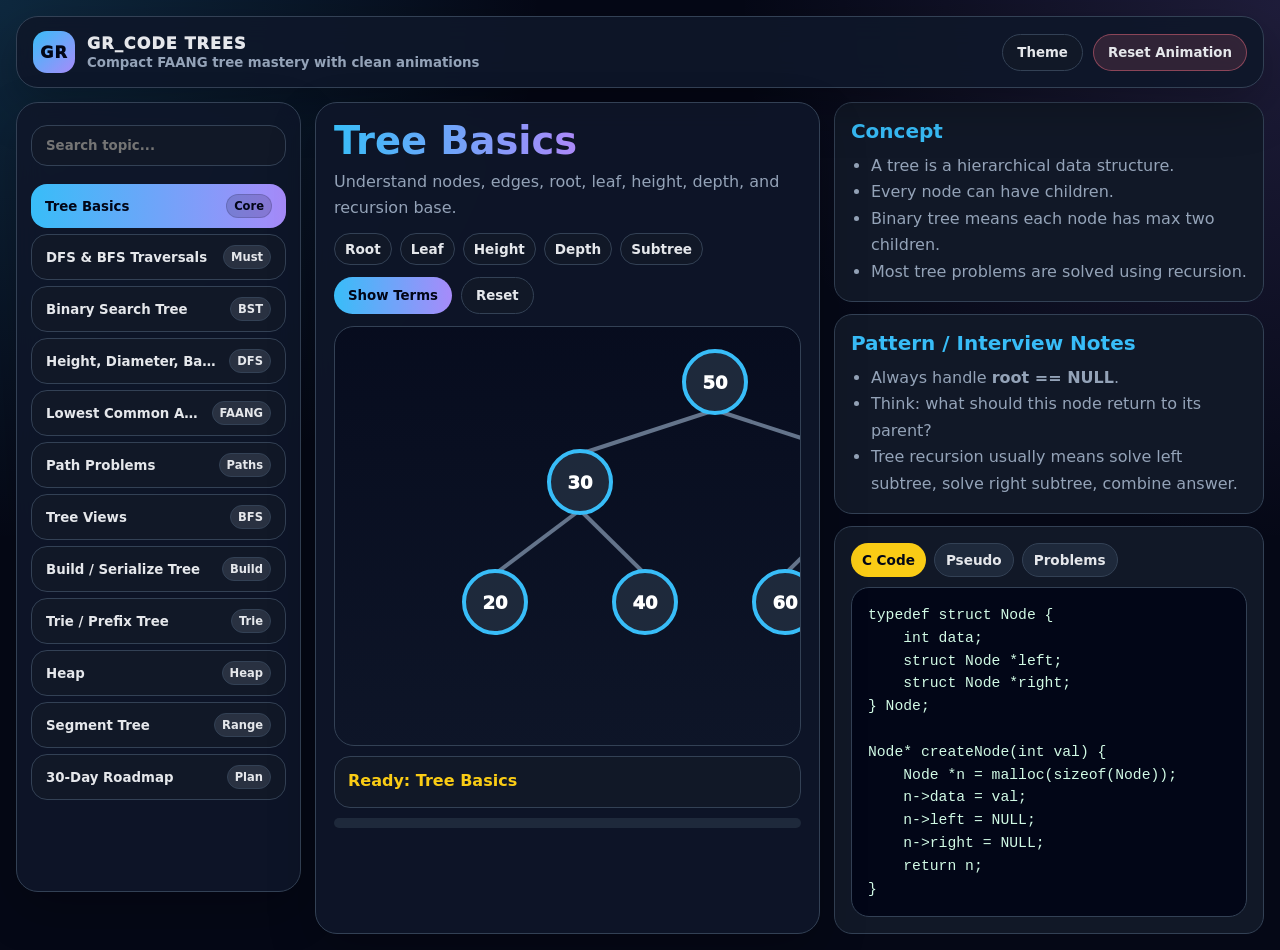
==== commit dd64d44f: "Update tree" ====
--- a/topics/tree/index.html
+++ b/topics/tree/index.html
@@ -3,69 +3,146 @@
 <head>
   <meta charset="UTF-8" />
   <meta name="viewport" content="width=device-width, initial-scale=1.0" />
-  <title>GR_CODE | Complete FAANG Trees</title>
+  <title>GR_CODE | Compact FAANG Trees</title>
   <style>
     *{box-sizing:border-box;margin:0;padding:0;font-family:Inter,system-ui,-apple-system,BlinkMacSystemFont,"Segoe UI",sans-serif}
-    :root{--bg:#050816;--card:#0f172a;--card2:#111827;--muted:#94a3b8;--text:#e5e7eb;--accent:#38bdf8;--accent2:#a78bfa;--good:#22c55e;--warn:#facc15;--bad:#fb7185;--line:#475569;--border:#334155}
-    body.light{--bg:#f8fafc;--card:#ffffff;--card2:#f1f5f9;--muted:#475569;--text:#0f172a;--line:#94a3b8;--border:#cbd5e1}
-    html{scroll-behavior:smooth}
-    body{background:radial-gradient(circle at top left,rgba(56,189,248,.18),transparent 35%),radial-gradient(circle at top right,rgba(167,139,250,.18),transparent 35%),var(--bg);color:var(--text);padding:22px}
-    .wrap{max-width:1400px;margin:auto}
-    .top{position:sticky;top:10px;z-index:50;background:rgba(15,23,42,.92);backdrop-filter:blur(14px);border:1px solid var(--border);border-radius:22px;padding:14px;display:flex;justify-content:space-between;align-items:center;gap:14px;box-shadow:0 20px 50px rgba(0,0,0,.25)}
-    body.light .top{background:rgba(255,255,255,.92)}
-    .brand{display:flex;align-items:center;gap:10px;font-weight:1000;letter-spacing:.08em}.logo{width:42px;height:42px;border-radius:14px;background:linear-gradient(135deg,var(--accent),var(--accent2));display:grid;place-items:center;color:#020617;font-weight:1000}.nav{display:flex;gap:8px;flex-wrap:wrap}.nav a,.btn,select{border:1px solid var(--border);background:var(--card2);color:var(--text);padding:10px 13px;border-radius:999px;font-weight:800;text-decoration:none;cursor:pointer}.btn.primary{background:linear-gradient(90deg,var(--accent),var(--accent2));color:#020617;border:0}.btn:hover,.nav a:hover{transform:translateY(-1px);border-color:var(--accent)}
-    .hero{display:grid;grid-template-columns:1.1fr .9fr;gap:18px;margin:22px 0}.card{background:var(--card);border:1px solid var(--border);border-radius:24px;padding:22px;box-shadow:0 22px 55px rgba(0,0,0,.25)}h1{font-size:clamp(2.4rem,6vw,5.8rem);line-height:.95;background:linear-gradient(90deg,var(--accent),var(--accent2),#f472b6);-webkit-background-clip:text;color:transparent;margin-bottom:14px}h2{font-size:1.55rem;margin:8px 0 14px;color:var(--accent)}h3{margin:16px 0 9px;color:var(--warn)}p,li{color:var(--muted);line-height:1.7}ul,ol{padding-left:22px}.badges{display:flex;gap:9px;flex-wrap:wrap;margin-top:18px}.badge{background:var(--card2);border:1px solid var(--border);border-radius:999px;padding:8px 12px;font-weight:800;color:var(--text)}.grid{display:grid;grid-template-columns:repeat(3,1fr);gap:16px;margin:16px 0}.two{display:grid;grid-template-columns:1fr 1fr;gap:16px}.mini{background:var(--card2);border:1px solid var(--border);border-radius:18px;padding:16px}.stage{min-height:440px;border:1px solid var(--border);background:linear-gradient(180deg,rgba(2,6,23,.65),rgba(15,23,42,.35));border-radius:22px;position:relative;overflow:auto;margin-top:14px}body.light .stage{background:#f8fafc}.treeSvg{width:100%;min-width:840px;height:430px}.edge{stroke:var(--line);stroke-width:4;transition:.35s}.edge.active{stroke:var(--warn);stroke-width:6}.node circle{fill:#1e293b;stroke:var(--accent);stroke-width:4;transition:.35s}.node text{fill:#fff;text-anchor:middle;dominant-baseline:central;font-weight:1000;font-size:18px}.node.active circle{fill:var(--warn);stroke:#fff;filter:drop-shadow(0 0 14px rgba(250,204,21,.85))}.node.visited circle{fill:var(--good);stroke:#dcfce7}.node.target circle{fill:var(--bad);stroke:#ffe4e6}.node.dim{opacity:.25}.info{background:var(--card2);border:1px solid var(--border);border-radius:18px;padding:14px;margin-top:12px;color:var(--warn);font-weight:900;min-height:52px}.controls{display:flex;flex-wrap:wrap;gap:10px;margin:14px 0}.code{background:#020617;color:#d1fae5;border:1px solid #334155;border-radius:18px;padding:18px;overflow:auto;white-space:pre;font-family:Consolas,monospace;line-height:1.55}.code mark{background:#facc15;color:#020617;border-radius:6px;padding:2px 4px}table{width:100%;border-collapse:collapse;margin-top:12px}th,td{border:1px solid var(--border);padding:12px;text-align:left;color:var(--muted)}th{background:var(--card2);color:var(--warn)}.tabs{display:flex;gap:8px;flex-wrap:wrap;margin:10px 0}.tab{padding:9px 12px;border-radius:999px;border:1px solid var(--border);background:var(--card2);cursor:pointer;font-weight:800}.tab.active{background:linear-gradient(90deg,var(--accent),var(--accent2));color:#020617}.array{display:flex;gap:8px;flex-wrap:wrap;margin:18px 0}.box{width:52px;height:52px;border-radius:14px;background:#1e293b;border:2px solid var(--border);display:grid;place-items:center;font-weight:1000;transition:.3s}.box.active{background:var(--warn);color:#020617;transform:translateY(-8px)}.box.done{background:var(--good)}.trie{font-family:monospace;white-space:pre;color:#a7f3d0;background:#020617;border-radius:18px;padding:18px;border:1px solid #334155;overflow:auto}.footer{margin:30px 0;text-align:center;color:var(--muted)}@media(max-width:950px){.hero,.two{grid-template-columns:1fr}.grid{grid-template-columns:1fr}.top{position:static;align-items:flex-start;flex-direction:column}.nav{max-height:120px;overflow:auto}body{padding:12px}}
+    :root{--bg:#050816;--panel:#0f172a;--panel2:#111827;--soft:#1e293b;--text:#e5e7eb;--muted:#94a3b8;--accent:#38bdf8;--accent2:#a78bfa;--good:#22c55e;--warn:#facc15;--bad:#fb7185;--border:#334155;--line:#64748b}
+    body.light{--bg:#f8fafc;--panel:#ffffff;--panel2:#f1f5f9;--soft:#e2e8f0;--text:#0f172a;--muted:#475569;--border:#cbd5e1;--line:#94a3b8}
+    body{min-height:100vh;background:radial-gradient(circle at top left,rgba(56,189,248,.18),transparent 34%),radial-gradient(circle at top right,rgba(167,139,250,.16),transparent 34%),var(--bg);color:var(--text);padding:16px;overflow-x:hidden}
+    .app{max-width:1450px;margin:auto;display:grid;grid-template-rows:auto 1fr;gap:14px}
+    .topbar{display:flex;align-items:center;justify-content:space-between;gap:12px;background:rgba(15,23,42,.92);border:1px solid var(--border);border-radius:22px;padding:14px 16px;backdrop-filter:blur(14px);box-shadow:0 18px 50px rgba(0,0,0,.26)}
+    body.light .topbar{background:rgba(255,255,255,.92)}
+    .brand{display:flex;align-items:center;gap:12px;font-weight:1000;letter-spacing:.07em}.logo{width:42px;height:42px;border-radius:14px;background:linear-gradient(135deg,var(--accent),var(--accent2));display:grid;place-items:center;color:#020617}.title small{display:block;color:var(--muted);font-weight:700;letter-spacing:0;text-transform:none;margin-top:2px}.top-actions{display:flex;gap:10px;align-items:center;flex-wrap:wrap}
+    button,select{border:1px solid var(--border);background:var(--panel2);color:var(--text);border-radius:999px;padding:10px 14px;font-weight:850;cursor:pointer;transition:.2s}button:hover,select:hover{border-color:var(--accent);transform:translateY(-1px)}.primary{background:linear-gradient(90deg,var(--accent),var(--accent2));color:#020617;border:0}.danger{background:rgba(251,113,133,.14);border-color:rgba(251,113,133,.45)}
+    .main{display:grid;grid-template-columns:285px 1fr;gap:14px;min-height:calc(100vh - 110px)}
+    .sidebar,.panel{background:rgba(15,23,42,.9);border:1px solid var(--border);border-radius:22px;box-shadow:0 18px 48px rgba(0,0,0,.22);backdrop-filter:blur(14px)}body.light .sidebar,body.light .panel{background:rgba(255,255,255,.94)}
+    .sidebar{padding:14px;position:sticky;top:14px;height:calc(100vh - 110px);overflow:auto}.search{width:100%;border:1px solid var(--border);background:var(--panel2);color:var(--text);border-radius:16px;padding:12px 14px;margin:8px 0 12px;font-weight:700}.topic{width:100%;text-align:left;margin:6px 0;border-radius:16px;display:flex;align-items:center;justify-content:space-between;gap:10px}.topic.active{background:linear-gradient(90deg,var(--accent),var(--accent2));color:#020617;border:0}.topic span:first-child{overflow:hidden;text-overflow:ellipsis;white-space:nowrap}.tag{font-size:.72rem;background:rgba(148,163,184,.18);border:1px solid var(--border);border-radius:999px;padding:4px 7px}.topic.active .tag{background:rgba(2,6,23,.16);border-color:rgba(2,6,23,.15);color:#020617}
+    .content{display:grid;grid-template-columns:1.08fr .92fr;gap:14px}.panel{padding:18px;min-width:0}.learn-head{display:flex;justify-content:space-between;gap:14px;align-items:flex-start;margin-bottom:10px}.learn-head h1{font-size:clamp(1.6rem,3vw,3rem);line-height:1.05;background:linear-gradient(90deg,var(--accent),var(--accent2),#f472b6);-webkit-background-clip:text;color:transparent}.learn-head p{color:var(--muted);line-height:1.6;margin-top:8px}.badges{display:flex;gap:8px;flex-wrap:wrap;margin:12px 0}.badge{background:var(--panel2);border:1px solid var(--border);border-radius:999px;padding:7px 10px;color:var(--text);font-weight:800;font-size:.85rem}.stage{height:420px;border:1px solid var(--border);border-radius:20px;background:linear-gradient(180deg,rgba(2,6,23,.55),rgba(15,23,42,.35));overflow:auto;position:relative}body.light .stage{background:#f8fafc}.status{margin-top:10px;background:var(--panel2);border:1px solid var(--border);border-radius:16px;padding:13px;min-height:52px;color:var(--warn);font-weight:900;line-height:1.4}.controls{display:flex;gap:9px;flex-wrap:wrap;margin:12px 0}.details{display:grid;grid-template-rows:auto auto 1fr;gap:12px}.card{background:var(--panel2);border:1px solid var(--border);border-radius:18px;padding:16px}.card h2{color:var(--accent);font-size:1.25rem;margin-bottom:10px}.card h3{color:var(--warn);font-size:1rem;margin:12px 0 7px}p,li{color:var(--muted);line-height:1.65}ul,ol{padding-left:20px}.code{background:#020617;color:#d1fae5;border:1px solid #334155;border-radius:18px;padding:16px;overflow:auto;white-space:pre;font-family:Consolas,"Courier New",monospace;line-height:1.55;font-size:.92rem;max-height:420px}.switcher{display:flex;gap:8px;flex-wrap:wrap;margin-bottom:10px}.pill{border-radius:999px;padding:8px 11px;background:var(--soft);border:1px solid var(--border);font-size:.85rem}.pill.active{background:var(--warn);color:#020617;border:0}.complexity{display:grid;grid-template-columns:1fr 1fr;gap:8px}.metric{background:var(--soft);border:1px solid var(--border);border-radius:14px;padding:11px}.metric strong{display:block;color:var(--warn);margin-bottom:4px}.treeSvg{width:100%;min-width:760px;height:410px}.edge{stroke:var(--line);stroke-width:4;transition:.25s}.edge.active{stroke:var(--warn);stroke-width:6}.node circle{fill:#1e293b;stroke:var(--accent);stroke-width:4;transition:.25s}.node text{fill:#fff;text-anchor:middle;dominant-baseline:central;font-weight:1000;font-size:18px}.node.active circle{fill:var(--warn);stroke:#fff;filter:drop-shadow(0 0 12px rgba(250,204,21,.85))}.node.visited circle{fill:var(--good);stroke:#dcfce7}.node.target circle{fill:var(--bad);stroke:#ffe4e6}.node.dim{opacity:.22}.arr{display:flex;gap:8px;flex-wrap:wrap;padding:18px}.box{width:54px;height:54px;border-radius:14px;background:#1e293b;border:2px solid var(--border);display:grid;place-items:center;font-weight:1000;transition:.25s}.box.active{background:var(--warn);color:#020617;transform:translateY(-8px)}.box.done{background:var(--good);color:#052e16}.textviz{padding:20px;font-family:Consolas,monospace;white-space:pre;color:#a7f3d0;line-height:1.55;font-size:1rem}.treeprint{display:flex;align-items:center;justify-content:center;height:100%;font-family:Consolas,monospace;white-space:pre;color:#a7f3d0;font-size:1.1rem;line-height:1.45}.progress{height:10px;background:var(--soft);border-radius:999px;overflow:hidden;margin-top:10px}.bar{height:100%;width:0;background:linear-gradient(90deg,var(--accent),var(--accent2));transition:.25s}.mobile-topic{display:none;width:100%;margin-top:10px;border-radius:16px}
+    @media(max-width:1100px){.main{grid-template-columns:1fr}.sidebar{position:static;height:auto}.content{grid-template-columns:1fr}.topic-list{display:none}.mobile-topic{display:block}.stage{height:360px}.topbar{align-items:flex-start;flex-direction:column}.top-actions{width:100%}}
   </style>
 </head>
 <body>
-<div class="wrap">
-  <div class="top">
-    <div class="brand"><div class="logo">GR</div><div>GR_CODE TREES</div></div>
-    <div class="nav">
-      <a href="#basics">Basics</a><a href="#traversal">Traversal</a><a href="#bst">BST</a><a href="#lca">LCA</a><a href="#diameter">Diameter</a><a href="#heap">Heap</a><a href="#trie">Trie</a><a href="#segment">Segment</a><button class="btn" onclick="toggleTheme()">Theme</button>
-    </div>
-  </div>
-
-  <section class="hero">
-    <div class="card">
-      <h1>Complete FAANG Trees</h1>
-      <p>End-to-end animated Trees module for your GR_CODE project. Learn every major interview pattern with visual animation, C-style logic, complexity, and must-solve problems.</p>
-      <div class="badges"><span class="badge">Binary Tree</span><span class="badge">BST</span><span class="badge">DFS/BFS</span><span class="badge">LCA</span><span class="badge">Diameter</span><span class="badge">Heap</span><span class="badge">Trie</span><span class="badge">Segment Tree</span></div>
-    </div>
-    <div class="card">
-      <h2>FAANG Roadmap</h2>
-      <ol><li>Understand node, edge, root, leaf, height, depth.</li><li>Master DFS and BFS traversals.</li><li>Learn BST search, insert, delete, validate.</li><li>Solve recursion return-value problems.</li><li>Master LCA, diameter, max path, views.</li><li>Finish Trie, Heap, Segment Tree.</li></ol>
-    </div>
-  </section>
-
-  <section id="basics" class="card">
-    <h2>1. Tree Basics</h2>
-    <div class="grid"><div class="mini"><h3>Root</h3><p>Top node of the tree.</p></div><div class="mini"><h3>Leaf</h3><p>Node without children.</p></div><div class="mini"><h3>Height</h3><p>Longest path from node to leaf.</p></div><div class="mini"><h3>Depth</h3><p>Distance from root to node.</p></div><div class="mini"><h3>Subtree</h3><p>Any smaller tree inside a tree.</p></div><div class="mini"><h3>Balanced</h3><p>Left and right heights differ by at most 1.</p></div></div>
-    <pre class="code">typedef struct Node {
+<div class="app">
+  <header class="topbar">
+    <div class="brand"><div class="logo">GR</div><div class="title">GR_CODE TREES<small>Compact FAANG tree mastery with clean animations</small></div></div>
+    <div class="top-actions"><select id="mobileTopic" class="mobile-topic"></select><button onclick="toggleTheme()">Theme</button><button class="danger" onclick="resetCurrent()">Reset Animation</button></div>
+  </header>
+
+  <main class="main">
+    <aside class="sidebar">
+      <input class="search" id="search" placeholder="Search topic..." oninput="renderTopics()" />
+      <div id="topicList" class="topic-list"></div>
+    </aside>
+
+    <section class="content">
+      <div class="panel">
+        <div class="learn-head"><div><h1 id="topicTitle">Trees</h1><p id="topicSubtitle"></p></div></div>
+        <div class="badges" id="badges"></div>
+        <div class="controls" id="controls"></div>
+        <div class="stage" id="stage"></div>
+        <div class="status" id="status">Choose a topic from the left.</div>
+        <div class="progress"><div class="bar" id="bar"></div></div>
+      </div>
+
+      <div class="details">
+        <div class="card"><h2>Concept</h2><div id="concept"></div></div>
+        <div class="card"><h2>Pattern / Interview Notes</h2><div id="notes"></div></div>
+        <div class="card"><div class="switcher"><button class="pill active" onclick="showCode('c')" id="tabC">C Code</button><button class="pill" onclick="showCode('pseudo')" id="tabP">Pseudo</button><button class="pill" onclick="showCode('problems')" id="tabProblems">Problems</button></div><pre class="code" id="codeBox"></pre></div>
+      </div>
+    </section>
+  </main>
+</div>
+
+<script>
+const baseNodes={50:[380,55],30:[245,155],70:[515,155],20:[160,275],40:[310,275],60:[450,275],80:[610,275]};
+const baseEdges=[[50,30],[50,70],[30,20],[30,40],[70,60],[70,80]];
+let current='basics', animToken=0, codeMode='c';
+function sleep(ms){return new Promise(r=>setTimeout(r,ms))}
+function stopAnim(){animToken++;setBar(0)}
+function setStatus(t){document.getElementById('status').innerHTML=t}
+function setBar(p){document.getElementById('bar').style.width=p+'%'}
+function esc(s){return String(s).replace(/[&<>]/g,m=>({'&':'&amp;','<':'&lt;','>':'&gt;'}[m]))}
+
+const topics={
+ basics:{name:'Tree Basics',tag:'Core',subtitle:'Understand nodes, edges, root, leaf, height, depth, and recursion base.',badges:['Root','Leaf','Height','Depth','Subtree'],concept:`<ul><li>A tree is a hierarchical data structure.</li><li>Every node can have children.</li><li>Binary tree means each node has max two children.</li><li>Most tree problems are solved using recursion.</li></ul>`,notes:`<ul><li>Always handle <b>root == NULL</b>.</li><li>Think: what should this node return to its parent?</li><li>Tree recursion usually means solve left subtree, solve right subtree, combine answer.</li></ul>`,viz:'tree',actions:[['Show Terms','animateBasics']],c:`typedef struct Node {
     int data;
     struct Node *left;
     struct Node *right;
-} Node;</pre>
-  </section>
-
-  <section id="traversal" class="card">
-    <h2>2. Animated DFS / BFS Traversal</h2>
-    <p>Use this one tree to understand Inorder, Preorder, Postorder and BFS Level Order.</p>
-    <div class="controls"><button class="btn primary" onclick="animateOrder('inorder')">Inorder</button><button class="btn primary" onclick="animateOrder('preorder')">Preorder</button><button class="btn primary" onclick="animateOrder('postorder')">Postorder</button><button class="btn primary" onclick="animateOrder('bfs')">BFS Level Order</button><button class="btn" onclick="resetTree()">Reset</button></div>
-    <div class="stage"><svg class="treeSvg" viewBox="0 0 900 430" id="mainSvg"></svg></div>
-    <div class="info" id="traversalInfo">Select a traversal to start animation.</div>
-    <div class="two"><pre class="code" id="traversalCode">Inorder: left → root → right
-Preorder: root → left → right
-Postorder: left → right → root
-BFS: level by level using queue</pre><div class="mini"><h3>Output</h3><p id="traversalOutput" style="font-size:1.3rem;color:var(--warn);font-weight:1000">-</p></div></div>
-  </section>
-
-  <section id="bst" class="card">
-    <h2>3. Animated BST Search / Insert / Delete</h2>
-    <p>BST rule: left side has smaller values, right side has bigger values.</p>
-    <div class="controls"><button class="btn primary" onclick="bstSearchAnim(60)">Search 60</button><button class="btn primary" onclick="bstInsertAnim(65)">Insert 65</button><button class="btn primary" onclick="bstDeleteAnim(70)">Delete 70 Demo</button><button class="btn" onclick="resetTree()">Reset</button></div>
-    <div class="info" id="bstInfo">BST animation status will appear here.</div>
-    <div class="two"><pre class="code">Node* searchBST(Node *root, int key) {
+} Node;
+
+Node* createNode(int val) {
+    Node *n = malloc(sizeof(Node));
+    n->data = val;
+    n->left = NULL;
+    n->right = NULL;
+    return n;
+}`,pseudo:`tree(node):
+    value
+    left child
+    right child
+
+solve(root):
+    if root is NULL:
+        return base answer
+    leftAnswer = solve(root.left)
+    rightAnswer = solve(root.right)
+    return combine(leftAnswer, root, rightAnswer)`,problems:`Must know:
+1. Maximum Depth
+2. Same Tree
+3. Invert Binary Tree
+4. Symmetric Tree
+5. Count Nodes
+6. Count Leaves`},
+ traversal:{name:'DFS & BFS Traversals',tag:'Must',subtitle:'Inorder, preorder, postorder, and level-order animations in one place.',badges:['Inorder','Preorder','Postorder','BFS'],concept:`<ul><li><b>DFS</b> goes deep first using recursion or stack.</li><li><b>BFS</b> goes level by level using queue.</li><li>BST inorder traversal gives sorted order.</li></ul>`,notes:`<ul><li>Inorder: Left → Root → Right.</li><li>Preorder: Root → Left → Right.</li><li>Postorder: Left → Right → Root.</li><li>BFS: Queue + level size.</li></ul>`,viz:'tree',actions:[['Inorder','runOrder:inorder'],['Preorder','runOrder:preorder'],['Postorder','runOrder:postorder'],['BFS','runOrder:bfs']],c:`void inorder(Node *root) {
+    if (root == NULL) return;
+    inorder(root->left);
+    printf("%d ", root->data);
+    inorder(root->right);
+}
+
+void preorder(Node *root) {
+    if (root == NULL) return;
+    printf("%d ", root->data);
+    preorder(root->left);
+    preorder(root->right);
+}
+
+void postorder(Node *root) {
+    if (root == NULL) return;
+    postorder(root->left);
+    postorder(root->right);
+    printf("%d ", root->data);
+}`,pseudo:`DFS(node):
+    if node == NULL: return
+
+Inorder:
+    DFS(left)
+    visit(root)
+    DFS(right)
+
+Preorder:
+    visit(root)
+    DFS(left)
+    DFS(right)
+
+Postorder:
+    DFS(left)
+    DFS(right)
+    visit(root)
+
+BFS:
+    push root into queue
+    while queue not empty:
+        pop node
+        visit node
+        push children`,problems:`Traversal problems:
+1. Binary Tree Inorder Traversal
+2. Binary Tree Preorder Traversal
+3. Binary Tree Postorder Traversal
+4. Binary Tree Level Order Traversal
+5. Zigzag Level Order Traversal
+6. Binary Tree Right Side View`},
+ bst:{name:'Binary Search Tree',tag:'BST',subtitle:'Search, insert, delete, validate, and kth smallest patterns.',badges:['Search','Insert','Delete','Validate','Kth Smallest'],concept:`<ul><li>BST rule: left values are smaller, right values are larger.</li><li>Balanced BST gives O(log n) search.</li><li>Worst-case skewed BST becomes O(n).</li></ul>`,notes:`<ul><li>Inorder of BST is sorted.</li><li>Validate using min/max bounds, not only local child check.</li><li>Delete has 3 cases: leaf, one child, two children.</li></ul>`,viz:'tree',actions:[['Search 60','bstSearch'],['Insert 65','bstInsert'],['Delete 70','bstDelete'],['Validate Path','bstValidate']],c:`Node* searchBST(Node *root, int key) {
     if (root == NULL || root->data == key)
         return root;
 
@@ -73,7 +150,9 @@
         return searchBST(root->left, key);
 
     return searchBST(root->right, key);
-}</pre><pre class="code">Node* insertBST(Node *root, int val) {
+}
+
+Node* insertBST(Node *root, int val) {
     if (root == NULL)
         return createNode(val);
 
@@ -83,15 +162,60 @@
         root->right = insertBST(root->right, val);
 
     return root;
-}</pre></div>
-  </section>
-
-  <section id="lca" class="card">
-    <h2>4. Animated Lowest Common Ancestor</h2>
-    <p>LCA is the lowest node that is ancestor of both target nodes.</p>
-    <div class="controls"><button class="btn primary" onclick="lcaAnim(20,40)">LCA(20,40)</button><button class="btn primary" onclick="lcaAnim(20,80)">LCA(20,80)</button><button class="btn primary" onclick="lcaAnim(60,80)">LCA(60,80)</button></div>
-    <div class="info" id="lcaInfo">Choose an LCA example.</div>
-    <pre class="code">Node* LCA(Node *root, Node *p, Node *q) {
+}`,pseudo:`Search key:
+    if root is NULL or root == key:
+        return root
+    if key < root:
+        go left
+    else:
+        go right
+
+Delete:
+    case 1: no child -> remove
+    case 2: one child -> connect child
+    case 3: two children -> replace with inorder successor`,problems:`BST problems:
+1. Validate Binary Search Tree
+2. Kth Smallest Element in BST
+3. Lowest Common Ancestor of BST
+4. Delete Node in BST
+5. Convert Sorted Array to BST
+6. Recover Binary Search Tree`},
+ height:{name:'Height, Diameter, Balance',tag:'DFS',subtitle:'The most important postorder return-value pattern.',badges:['Height','Diameter','Balanced','Postorder'],concept:`<ul><li>Height is longest path from node to leaf.</li><li>Diameter is longest path between any two nodes.</li><li>Balanced tree checks height difference at every node.</li></ul>`,notes:`<ul><li>Diameter helper returns height but updates global diameter.</li><li>Balanced helper can return -1 when unbalanced.</li><li>This pattern appears in many medium/hard problems.</li></ul>`,viz:'tree',actions:[['Height','heightAnim'],['Diameter','diameterAnim'],['Balance Check','balanceAnim']],c:`int height(Node *root) {
+    if (root == NULL) return 0;
+
+    int left = height(root->left);
+    int right = height(root->right);
+
+    return 1 + (left > right ? left : right);
+}
+
+int helper(Node *root, int *diameter) {
+    if (root == NULL) return 0;
+
+    int left = helper(root->left, diameter);
+    int right = helper(root->right, diameter);
+
+    if (left + right > *diameter)
+        *diameter = left + right;
+
+    return 1 + (left > right ? left : right);
+}`,pseudo:`For each node:
+    leftHeight = solve(left)
+    rightHeight = solve(right)
+
+Height:
+    return 1 + max(leftHeight, rightHeight)
+
+Diameter:
+    diameter = max(diameter, leftHeight + rightHeight)
+    return height`,problems:`Problems:
+1. Maximum Depth of Binary Tree
+2. Diameter of Binary Tree
+3. Balanced Binary Tree
+4. Minimum Depth
+5. Binary Tree Maximum Path Sum
+6. Count Complete Tree Nodes`},
+ lca:{name:'Lowest Common Ancestor',tag:'FAANG',subtitle:'Find the lowest node that contains both targets in its subtree.',badges:['LCA','Ancestor','Paths'],concept:`<ul><li>LCA is the lowest node that is ancestor of both given nodes.</li><li>In binary tree, search both left and right.</li><li>In BST, use value ordering to move left/right.</li></ul>`,notes:`<ul><li>If left and right both return non-null, current node is LCA.</li><li>If only one side returns non-null, pass that answer upward.</li><li>For BST LCA, compare both values with root.</li></ul>`,viz:'tree',actions:[['LCA(20,40)','lca:20:40'],['LCA(20,80)','lca:20:80'],['LCA(60,80)','lca:60:80']],c:`Node* LCA(Node *root, Node *p, Node *q) {
     if (root == NULL || root == p || root == q)
         return root;
 
@@ -102,198 +226,256 @@
         return root;
 
     return left ? left : right;
-}</pre>
-  </section>
-
-  <section id="diameter" class="card">
-    <h2>5. Animated Height / Diameter</h2>
-    <p>Diameter is the longest path between any two nodes. It may or may not pass through root.</p>
-    <div class="controls"><button class="btn primary" onclick="diameterAnim()">Animate Diameter</button><button class="btn primary" onclick="heightAnim()">Animate Height</button></div>
-    <div class="info" id="diameterInfo">Click animation.</div>
-    <pre class="code">int helper(Node *root, int *diameter) {
-    if (root == NULL) return 0;
-
-    int left = helper(root->left, diameter);
-    int right = helper(root->right, diameter);
-
-    *diameter = max(*diameter, left + right);
-    return 1 + max(left, right);
-}</pre>
-  </section>
-
-  <section class="card">
-    <h2>6. Tree Views and Level Problems</h2>
-    <div class="grid"><div class="mini"><h3>Left View</h3><p>First node of each level.</p></div><div class="mini"><h3>Right View</h3><p>Last node of each level.</p></div><div class="mini"><h3>Top View</h3><p>First node for each vertical column.</p></div><div class="mini"><h3>Bottom View</h3><p>Last node for each vertical column.</p></div><div class="mini"><h3>Zigzag</h3><p>Alternate level direction.</p></div><div class="mini"><h3>Vertical Order</h3><p>Group nodes by horizontal distance.</p></div></div>
-  </section>
-
-  <section id="heap" class="card">
-    <h2>7. Animated Heap</h2>
-    <p>Heap is a complete binary tree. Min heap: parent is smaller than children. Max heap: parent is larger.</p>
-    <div class="controls"><button class="btn primary" onclick="heapifyAnim()">Animate Min Heapify</button><button class="btn primary" onclick="heapExtractAnim()">Extract Min</button></div>
-    <div class="array" id="heapArray"></div><div class="info" id="heapInfo">Heap animation status.</div>
-    <pre class="code">// Min heap parent/child indexes
-parent = (i - 1) / 2
-left   = 2 * i + 1
-right  = 2 * i + 2</pre>
-  </section>
-
-  <section id="trie" class="card">
-    <h2>8. Animated Trie / Prefix Tree</h2>
-    <p>Trie is used for autocomplete, dictionary search, prefix problems and Word Search II.</p>
-    <div class="controls"><button class="btn primary" onclick="trieInsert('cat')">Insert cat</button><button class="btn primary" onclick="trieInsert('car')">Insert car</button><button class="btn primary" onclick="trieInsert('care')">Insert care</button><button class="btn primary" onclick="trieSearch('car')">Search car</button><button class="btn" onclick="resetTrie()">Reset Trie</button></div>
-    <div class="trie" id="trieView">root</div><div class="info" id="trieInfo">Trie status.</div>
-    <pre class="code">typedef struct TrieNode {
+}`,pseudo:`LCA(root, p, q):
+    if root is NULL or root is p or root is q:
+        return root
+
+    left = LCA(root.left, p, q)
+    right = LCA(root.right, p, q)
+
+    if left and right:
+        return root
+    return left if left else right`,problems:`LCA problems:
+1. Lowest Common Ancestor of Binary Tree
+2. Lowest Common Ancestor of BST
+3. Distance Between Two Nodes
+4. Nodes at Distance K
+5. Burning Tree`},
+ paths:{name:'Path Problems',tag:'Paths',subtitle:'Root-to-leaf, path sum, max path sum, and backtracking.',badges:['Path Sum','Backtracking','Max Path'],concept:`<ul><li>Path problems ask about node sequences.</li><li>Root-to-leaf uses backtracking.</li><li>Max path sum uses postorder and global answer.</li></ul>`,notes:`<ul><li>For all paths, push node before recursion and pop after recursion.</li><li>For max path sum, ignore negative branches using max(0, value).</li><li>Path Sum III often uses prefix-sum hashmap.</li></ul>`,viz:'tree',actions:[['Root to Leaf','rootLeafAnim'],['Max Path Sum','maxPathAnim'],['Path Sum 100','pathSumAnim']],c:`void rootToLeaf(Node *root, int path[], int len) {
+    if (root == NULL) return;
+
+    path[len++] = root->data;
+
+    if (root->left == NULL && root->right == NULL) {
+        printPath(path, len);
+        return;
+    }
+
+    rootToLeaf(root->left, path, len);
+    rootToLeaf(root->right, path, len);
+}`,pseudo:`Backtracking path:
+    add current node
+    if leaf:
+        process path
+    go left
+    go right
+    remove current node
+
+Max path:
+    left = max(0, solve(left))
+    right = max(0, solve(right))
+    answer = max(answer, left + root + right)
+    return root + max(left, right)`,problems:`Path problems:
+1. Path Sum
+2. Path Sum II
+3. Path Sum III
+4. Binary Tree Paths
+5. Sum Root to Leaf Numbers
+6. Binary Tree Maximum Path Sum`},
+ views:{name:'Tree Views',tag:'BFS',subtitle:'Left view, right view, top view, bottom view, vertical order, zigzag.',badges:['Left View','Right View','Top View','Vertical','Zigzag'],concept:`<ul><li>Views are usually BFS level-order or horizontal-distance problems.</li><li>Left/right view uses first/last node at each level.</li><li>Top/bottom/vertical use column index.</li></ul>`,notes:`<ul><li>Queue can store pair: node + horizontal distance.</li><li>Top view stores first node per column.</li><li>Bottom view overwrites node per column.</li><li>Zigzag uses reverse direction every level.</li></ul>`,viz:'tree',actions:[['Left View','view:left'],['Right View','view:right'],['Top View','view:top'],['Vertical','view:vertical']],c:`// Right side view idea
+while (!queueEmpty()) {
+    int size = queueSize();
+
+    for (int i = 0; i < size; i++) {
+        Node *node = pop();
+
+        if (i == size - 1)
+            print(node->data);
+
+        push children;
+    }
+}`,pseudo:`BFS level view:
+    for each level:
+        size = queue size
+        for i in 0..size-1:
+            node = pop
+            if left view and i == 0: record
+            if right view and i == size-1: record
+            push children
+
+Vertical:
+    queue stores node + column`,problems:`View problems:
+1. Binary Tree Right Side View
+2. Left View of Binary Tree
+3. Top View
+4. Bottom View
+5. Vertical Order Traversal
+6. Zigzag Level Order`},
+ construct:{name:'Build / Serialize Tree',tag:'Build',subtitle:'Construct tree from traversals and serialize/deserialize.',badges:['Preorder','Inorder','Serialize','Deserialize'],concept:`<ul><li>Tree construction tests recursion boundaries.</li><li>Preorder gives root first.</li><li>Postorder gives root last.</li><li>Inorder splits left and right subtree.</li></ul>`,notes:`<ul><li>Use hashmap for inorder index to avoid O(n²).</li><li>Serialization needs NULL markers.</li><li>Preorder serialization is simple and popular.</li></ul>`,viz:'text',actions:[['Build Tree','buildTreeAnim'],['Serialize','serializeAnim']],c:`// Preorder + Inorder concept
+Node* build(int pre[], int inLeft, int inRight) {
+    if (inLeft > inRight) return NULL;
+
+    int rootVal = pre[preIndex++];
+    Node *root = createNode(rootVal);
+
+    int mid = inorderIndex[rootVal];
+    root->left = build(pre, inLeft, mid - 1);
+    root->right = build(pre, mid + 1, inRight);
+
+    return root;
+}`,pseudo:`Build from preorder + inorder:
+    root = next preorder element
+    find root in inorder
+    left inorder part builds left subtree
+    right inorder part builds right subtree
+
+Serialize:
+    preorder traversal
+    write NULL for missing children`,problems:`Build/serialization problems:
+1. Construct Binary Tree from Preorder and Inorder
+2. Construct from Inorder and Postorder
+3. Serialize and Deserialize Binary Tree
+4. Convert Sorted Array to BST
+5. Flatten Binary Tree to Linked List`},
+ trie:{name:'Trie / Prefix Tree',tag:'Trie',subtitle:'Autocomplete, dictionary, prefix search, and Word Search II.',badges:['Prefix','Dictionary','Word Search'],concept:`<ul><li>Trie is a multi-child tree.</li><li>Each edge represents a character.</li><li>Search, insert and prefix lookup are O(word length).</li></ul>`,notes:`<ul><li>Use child[26] for lowercase letters.</li><li>Use isEnd to mark complete word.</li><li>Word Search II combines Trie + DFS backtracking.</li></ul>`,viz:'trie',actions:[['Insert cat','trie:cat'],['Insert car','trie:car'],['Insert care','trie:care'],['Search car','trieSearch:car'],['Reset Trie','trieReset']],c:`typedef struct TrieNode {
     struct TrieNode *child[26];
     int isEnd;
-} TrieNode;</pre>
-  </section>
-
-  <section id="segment" class="card">
-    <h2>9. Animated Segment Tree</h2>
-    <p>Segment tree handles range queries like sum, min and max in O(log n).</p>
-    <div class="controls"><button class="btn primary" onclick="segBuildAnim()">Build Sum Tree</button><button class="btn primary" onclick="segQueryAnim()">Query Sum [1,3]</button><button class="btn primary" onclick="segUpdateAnim()">Update index 2 = 10</button></div>
-    <div class="array" id="segArray"></div><div class="info" id="segInfo">Segment tree status.</div>
-    <pre class="code">// Segment tree query idea
-if query fully covers node range:
-    return node value
-if no overlap:
-    return 0
-else:
-    return left query + right query</pre>
-  </section>
-
-  <section class="card">
-    <h2>10. Binary Tree Construction Patterns</h2>
-    <p>FAANG often asks you to rebuild a tree from traversal arrays. This tests recursion, index mapping, and subtree boundaries.</p>
-    <div class="grid">
-      <div class="mini"><h3>Preorder + Inorder</h3><p>Preorder gives root first. Inorder splits left and right subtree.</p></div>
-      <div class="mini"><h3>Postorder + Inorder</h3><p>Postorder gives root last. Inorder again splits the tree.</p></div>
-      <div class="mini"><h3>Sorted Array to BST</h3><p>Middle element becomes root to keep tree balanced.</p></div>
-    </div>
-    <pre class="code">// Build Balanced BST from sorted array
-Node* buildBST(int arr[], int left, int right) {
-    if (left > right) return NULL;
-
-    int mid = left + (right - left) / 2;
-    Node *root = createNode(arr[mid]);
-
-    root->left = buildBST(arr, left, mid - 1);
-    root->right = buildBST(arr, mid + 1, right);
-
-    return root;
-}</pre>
-  </section>
-
-  <section class="card">
-    <h2>11. BST Delete - All 3 Cases</h2>
-    <p>BST delete is one of the most misunderstood tree algorithms. Always remember the 3 cases.</p>
-    <div class="grid">
-      <div class="mini"><h3>Case 1: Leaf Node</h3><p>Just delete it and return NULL.</p></div>
-      <div class="mini"><h3>Case 2: One Child</h3><p>Return the existing child to connect it with parent.</p></div>
-      <div class="mini"><h3>Case 3: Two Children</h3><p>Replace with inorder successor or predecessor.</p></div>
-    </div>
-    <pre class="code">Node* minValueNode(Node *root) {
-    Node *curr = root;
-    while (curr && curr->left != NULL)
-        curr = curr->left;
-    return curr;
-}
-
-Node* deleteBST(Node *root, int key) {
-    if (root == NULL) return root;
-
-    if (key < root->data)
-        root->left = deleteBST(root->left, key);
-    else if (key > root->data)
-        root->right = deleteBST(root->right, key);
-    else {
-        // Case 1 and 2
-        if (root->left == NULL) {
-            Node *temp = root->right;
-            free(root);
-            return temp;
-        }
-        if (root->right == NULL) {
-            Node *temp = root->left;
-            free(root);
-            return temp;
-        }
-
-        // Case 3: two children
-        Node *succ = minValueNode(root->right);
-        root->data = succ->data;
-        root->right = deleteBST(root->right, succ->data);
+} TrieNode;
+
+void insertTrie(TrieNode *root, char *word) {
+    TrieNode *curr = root;
+
+    for (int i = 0; word[i] != '\0'; i++) {
+        int idx = word[i] - 'a';
+        if (curr->child[idx] == NULL)
+            curr->child[idx] = createTrieNode();
+        curr = curr->child[idx];
     }
-    return root;
-}</pre>
-  </section>
-
-  <section class="card">
-    <h2>12. Maximum Path Sum</h2>
-    <p>This is a hard FAANG favorite. At every node, ask: what is the best path I can pass upward, and what is the best path using this node as the highest turning point?</p>
-    <div class="mini"><h3>Key Idea</h3><p>Return only one side upward, but update global answer using left + root + right.</p></div>
-    <pre class="code">int maxPathHelper(Node *root, int *answer) {
-    if (root == NULL) return 0;
-
-    int left = maxPathHelper(root->left, answer);
-    int right = maxPathHelper(root->right, answer);
-
-    if (left < 0) left = 0;
-    if (right < 0) right = 0;
-
-    int throughRoot = root->data + left + right;
-    if (throughRoot > *answer)
-        *answer = throughRoot;
-
-    return root->data + (left > right ? left : right);
-}</pre>
-  </section>
-
-  <section class="card">
-    <h2>13. Serialize / Deserialize Tree</h2>
-    <p>Serialization converts a tree into a string. Deserialization rebuilds the same tree. This is used in distributed systems, storage, testing and interview hard problems.</p>
-    <pre class="code">Example Tree:
-        1
-       / \
-      2   3
-
-Preorder Serialization:
-1,2,NULL,NULL,3,NULL,NULL</pre>
-    <div class="grid">
-      <div class="mini"><h3>Why NULL matters?</h3><p>Without NULL markers, many different trees can create the same traversal string.</p></div>
-      <div class="mini"><h3>Best Traversal</h3><p>Preorder is common because root is processed before subtrees.</p></div>
-      <div class="mini"><h3>Complexity</h3><p>Serialize O(n), deserialize O(n).</p></div>
-    </div>
-  </section>
-
-  <section class="card">
-    <h2>14. Tree Views - Implementation Thinking</h2>
-    <table><tr><th>View</th><th>Technique</th><th>Interview Hint</th></tr><tr><td>Left View</td><td>BFS level order, take first node</td><td>Queue with level size</td></tr><tr><td>Right View</td><td>BFS level order, take last node</td><td>Same as left view</td></tr><tr><td>Top View</td><td>Horizontal distance + map</td><td>Store first node per column</td></tr><tr><td>Bottom View</td><td>Horizontal distance + map</td><td>Overwrite node per column</td></tr><tr><td>Vertical Order</td><td>Column index + sorted map</td><td>Use BFS for stable order</td></tr><tr><td>Boundary</td><td>Left boundary + leaves + right boundary</td><td>Avoid duplicate leaves</td></tr></table>
-  </section>
-
-  <section class="card">
-    <h2>15. Recursion Return Patterns</h2>
-    <p>Most tree problems become easy when you understand what each recursive call returns.</p>
-    <table><tr><th>Problem</th><th>Return Value</th><th>Global Update?</th></tr><tr><td>Height</td><td>height of subtree</td><td>No</td></tr><tr><td>Diameter</td><td>height of subtree</td><td>Yes, diameter</td></tr><tr><td>Balanced Tree</td><td>height or -1</td><td>No</td></tr><tr><td>Max Path Sum</td><td>best single-side path</td><td>Yes, max path</td></tr><tr><td>LCA</td><td>matching node or ancestor</td><td>No</td></tr><tr><td>Subtree Check</td><td>true/false</td><td>No</td></tr></table>
-  </section>
-
-  <section class="card">
-    <h2>16. Advanced FAANG Tree Patterns</h2>
-    <div class="grid">
-      <div class="mini"><h3>Parent Mapping</h3><p>Used in distance K nodes, burning tree, finding nodes upward from target.</p></div>
-      <div class="mini"><h3>Backtracking</h3><p>Used in root-to-leaf paths, path sum II, binary tree paths.</p></div>
-      <div class="mini"><h3>Monotonic / Ordered Data</h3><p>Used with BST inorder for sorted output and kth smallest.</p></div>
-      <div class="mini"><h3>Hash Map + Tree</h3><p>Used in path sum III and build tree from traversals.</p></div>
-      <div class="mini"><h3>Queue Level Size</h3><p>Used in views, zigzag, level average and cousins.</p></div>
-      <div class="mini"><h3>Divide and Conquer</h3><p>Used in sorted array to BST and tree construction.</p></div>
-    </div>
-  </section>
-
-  <section class="card">
-    <h2>17. Trie - Detailed Notes</h2>
-    <p>Trie is not exactly a binary tree. It is a multi-child tree, usually with 26 children for lowercase letters.</p>
-    <table><tr><th>Operation</th><th>Complexity</th><th>Reason</th></tr><tr><td>Insert word</td><td>O(L)</td><td>L is word length</td></tr><tr><td>Search word</td><td>O(L)</td><td>Check each character</td></tr><tr><td>Prefix search</td><td>O(L)</td><td>Stop at prefix end</td></tr></table>
-    <pre class="code">void insertTrie(TrieNode *root, char *word) {
-    TrieNode *curr = root;
-
-    for (int i = 0; word[i] != '
+    curr->isEnd = 1;
+}`,pseudo:`Insert word:
+    curr = root
+    for char in word:
+        if child does not exist:
+            create child
+        move curr
+    mark isEnd
+
+Search:
+    walk character by character
+    final node must have isEnd`,problems:`Trie problems:
+1. Implement Trie
+2. Design Add and Search Words
+3. Word Search II
+4. Replace Words
+5. Longest Word in Dictionary
+6. Prefix and Suffix Search`},
+ heap:{name:'Heap',tag:'Heap',subtitle:'Priority queue tree for top K and streaming problems.',badges:['Min Heap','Max Heap','Top K','Median'],concept:`<ul><li>Heap is a complete binary tree stored as array.</li><li>Min heap keeps smallest element at root.</li><li>Max heap keeps largest element at root.</li></ul>`,notes:`<ul><li>Parent index = (i-1)/2.</li><li>Left child = 2*i+1.</li><li>Right child = 2*i+2.</li><li>Insert/extract takes O(log n).</li></ul>`,viz:'array',actions:[['Heapify','heapify'],['Extract Min','extractMin'],['Insert 1','heapInsert']],c:`// Heap index formulas
+parent = (i - 1) / 2;
+left   = 2 * i + 1;
+right  = 2 * i + 2;
+
+// Min heap rule:
+// parent <= children`,pseudo:`Heapify down:
+    compare node with children
+    swap with smallest child
+    continue until heap property is restored
+
+Use heap when:
+    top K
+    priority
+    kth largest
+    median stream`,problems:`Heap problems:
+1. Kth Largest Element
+2. Top K Frequent Elements
+3. Merge K Sorted Lists
+4. Find Median from Data Stream
+5. Last Stone Weight
+6. Task Scheduler`},
+ segment:{name:'Segment Tree',tag:'Range',subtitle:'Range query and update structure.',badges:['Range Sum','Range Min','Update','Lazy'],concept:`<ul><li>Segment tree answers range queries fast.</li><li>Build O(n), query O(log n), update O(log n).</li><li>Use when array changes and queries continue.</li></ul>`,notes:`<ul><li>For static range sum, prefix sum is simpler.</li><li>For updates + queries, segment tree is powerful.</li><li>Lazy propagation handles range updates.</li></ul>`,viz:'array',actions:[['Build','segBuild'],['Query [1,3]','segQuery'],['Update i=2','segUpdate']],c:`// Segment tree query idea
+int query(node, start, end, l, r) {
+    if (r < start || end < l)
+        return 0;
+
+    if (l <= start && end <= r)
+        return tree[node];
+
+    int mid = (start + end) / 2;
+    return query(leftChild, start, mid, l, r) +
+           query(rightChild, mid + 1, end, l, r);
+}`,pseudo:`Build:
+    leaf = array value
+    internal node = left + right
+
+Query:
+    no overlap -> return 0
+    full overlap -> return node value
+    partial -> query both sides
+
+Update:
+    update leaf
+    recompute ancestors`,problems:`Segment tree problems:
+1. Range Sum Query Mutable
+2. Count of Smaller Numbers After Self
+3. Range Minimum Query
+4. My Calendar problems
+5. Falling Squares
+6. Lazy Propagation problems`},
+ roadmap:{name:'30-Day Roadmap',tag:'Plan',subtitle:'Compact plan to master Trees for FAANG interviews.',badges:['Plan','Practice','FAANG'],concept:`<ol><li>Days 1-3: Basics + DFS</li><li>Days 4-6: BFS + views</li><li>Days 7-10: BST</li><li>Days 11-15: recursive patterns</li><li>Days 16-19: LCA + paths</li><li>Days 20-23: build + serialize</li><li>Days 24-26: Trie</li><li>Days 27-28: Heap</li><li>Days 29-30: Segment tree</li></ol>`,notes:`<ul><li>Do not memorize solutions blindly.</li><li>Memorize patterns: DFS return, BFS level size, BST bounds.</li><li>For every problem, say time and space complexity.</li></ul>`,viz:'roadmap',actions:[['Animate Plan','roadmapAnim']],c:`Interview template:
+
+1. Identify tree type
+2. Choose traversal
+3. Define function return value
+4. Handle NULL base case
+5. Combine left and right answers
+6. Explain time and space complexity`,pseudo:`Recognition:
+level / row       -> BFS
+height / path     -> DFS
+sorted / kth      -> BST inorder
+ancestor          -> LCA
+prefix            -> Trie
+top K             -> Heap
+range query       -> Segment Tree`,problems:`Final must-solve list:
+Easy:
+- Max Depth
+- Same Tree
+- Invert Tree
+- Symmetric Tree
+
+Medium:
+- Level Order
+- Validate BST
+- LCA
+- Kth Smallest
+- Build Tree
+
+Hard:
+- Max Path Sum
+- Serialize/Deserialize
+- Vertical Traversal
+- Word Search II
+- Count Smaller`}
+};
+
+function renderTopics(){const q=document.getElementById('search').value.toLowerCase();const list=document.getElementById('topicList');const mobile=document.getElementById('mobileTopic');list.innerHTML='';mobile.innerHTML='';Object.entries(topics).forEach(([id,t])=>{if(q && !(t.name.toLowerCase().includes(q)||t.tag.toLowerCase().includes(q)))return;const b=document.createElement('button');b.className='topic '+(id===current?'active':'');b.onclick=()=>loadTopic(id);b.innerHTML=`<span>${t.name}</span><span class="tag">${t.tag}</span>`;list.appendChild(b);const o=document.createElement('option');o.value=id;o.textContent=t.name;if(id===current)o.selected=true;mobile.appendChild(o)});mobile.onchange=e=>loadTopic(e.target.value)}
+function loadTopic(id){stopAnim();current=id;codeMode='c';const t=topics[id];document.getElementById('topicTitle').textContent=t.name;document.getElementById('topicSubtitle').textContent=t.subtitle;document.getElementById('badges').innerHTML=t.badges.map(x=>`<span class="badge">${x}</span>`).join('');document.getElementById('concept').innerHTML=t.concept;document.getElementById('notes').innerHTML=t.notes;document.getElementById('controls').innerHTML=t.actions.map(a=>`<button class="${a[1].includes('Reset')?'danger':'primary'}" onclick="doAction('${a[1]}')">${a[0]}</button>`).join('')+'<button onclick="resetCurrent()">Reset</button>';renderViz(t.viz);showCode('c');setStatus('Ready: '+t.name);renderTopics()}
+function showCode(mode){codeMode=mode;['tabC','tabP','tabProblems'].forEach(id=>document.getElementById(id).classList.remove('active'));document.getElementById(mode==='c'?'tabC':mode==='pseudo'?'tabP':'tabProblems').classList.add('active');document.getElementById('codeBox').textContent=topics[current][mode]}
+function renderViz(type){const s=document.getElementById('stage');if(type==='tree'){s.innerHTML='<svg class="treeSvg" id="treeSvg" viewBox="0 0 760 410"></svg>';drawTree()}else if(type==='array'){s.innerHTML='<div class="arr" id="arrViz"></div><div class="textviz" id="arrayNote"></div>';renderArray(current==='heap'?[9,5,6,2,3]:[2,1,5,3,4])}else if(type==='trie'){s.innerHTML='<div class="textviz" id="trieViz">root</div>'}else if(type==='text'){s.innerHTML='<div class="textviz" id="textViz">Preorder: 1,2,4,5,3\nInorder : 4,2,5,1,3\n\nClick animation to see construction idea.</div>'}else if(type==='roadmap'){s.innerHTML='<div class="arr" id="roadmapViz"></div>';renderRoadmap([])} }
+function drawTree(){const svg=document.getElementById('treeSvg');if(!svg)return;svg.innerHTML='';baseEdges.forEach(([a,b])=>{const [x1,y1]=baseNodes[a], [x2,y2]=baseNodes[b];svg.innerHTML+=`<line class="edge" id="e${a}-${b}" x1="${x1}" y1="${y1+28}" x2="${x2}" y2="${y2-28}"/>`});Object.entries(baseNodes).forEach(([v,[x,y]])=>{svg.innerHTML+=`<g class="node" id="n${v}"><circle cx="${x}" cy="${y}" r="31"></circle><text x="${x}" y="${y}">${v}</text></g>`})}
+function resetCurrent(){stopAnim();renderViz(topics[current].viz);setStatus('Reset done. Ready: '+topics[current].name)}
+function node(v){return document.getElementById('n'+v)}function edge(a,b){return document.getElementById('e'+a+'-'+b)}
+async function mark(v,msg,token){if(token!==animToken)return false;const n=node(v);if(!n)return true;n.classList.add('active');setStatus(msg);await sleep(550);if(token!==animToken)return false;n.classList.remove('active');n.classList.add('visited');return true}
+async function doAction(action){stopAnim();const token=++animToken;setBar(0);if(action.startsWith('runOrder:'))return runOrder(action.split(':')[1],token);if(action==='animateBasics')return animateBasics(token);if(action==='bstSearch')return bstSearch(token);if(action==='bstInsert')return bstInsert(token);if(action==='bstDelete')return bstDelete(token);if(action==='bstValidate')return bstValidate(token);if(action==='heightAnim')return heightAnim(token);if(action==='diameterAnim')return diameterAnim(token);if(action==='balanceAnim')return balanceAnim(token);if(action.startsWith('lca:')){const[,a,b]=action.split(':');return lcaAnim(+a,+b,token)}if(action==='rootLeafAnim')return rootLeafAnim(token);if(action==='maxPathAnim')return maxPathAnim(token);if(action==='pathSumAnim')return pathSumAnim(token);if(action.startsWith('view:'))return viewAnim(action.split(':')[1],token);if(action==='buildTreeAnim')return buildTreeAnim(token);if(action==='serializeAnim')return serializeAnim(token);if(action.startsWith('trie:'))return trieInsert(action.split(':')[1],token);if(action.startsWith('trieSearch:'))return trieSearch(action.split(':')[1],token);if(action==='trieReset')return resetTrie();if(action==='heapify')return heapify(token);if(action==='extractMin')return extractMin(token);if(action==='heapInsert')return heapInsert(token);if(action==='segBuild')return segBuild(token);if(action==='segQuery')return segQuery(token);if(action==='segUpdate')return segUpdate(token);if(action==='roadmapAnim')return roadmapAnim(token)}
+async function animateBasics(token){renderViz('tree');const labels=[[50,'Root node'],[20,'Leaf node'],[40,'Leaf node'],[70,'Parent node'],[60,'Child node']];for(let i=0;i<labels.length;i++){if(!await mark(labels[i][0],labels[i][1],token))return;setBar((i+1)/labels.length*100)}setStatus('Tree basics complete: root, parent, child, leaf, edge, subtree.')}
+async function runOrder(type,token){renderViz('tree');const orders={inorder:[20,30,40,50,60,70,80],preorder:[50,30,20,40,70,60,80],postorder:[20,40,30,60,80,70,50],bfs:[50,30,70,20,40,60,80]};let out=[];for(let i=0;i<orders[type].length;i++){const v=orders[type][i];if(!await mark(v,`${type.toUpperCase()} visiting ${v}<br>Output: ${out.join(' → ')}`,token))return;out.push(v);setBar((i+1)/orders[type].length*100)}setStatus(`<b>${type.toUpperCase()} output:</b> ${out.join(' → ')}`)}
+async function bstSearch(token){renderViz('tree');const path=[50,70,60];for(let i=0;i<path.length;i++){const v=path[i];if(!await mark(v,`Search 60: compare with ${v}`,token))return;if(i<path.length-1){const e=edge(v,path[i+1]);if(e)e.classList.add('active')}setBar((i+1)/path.length*100)}node(60).classList.add('target');setStatus('Found 60. Path: 50 → 70 → 60.')}
+async function bstInsert(token){renderViz('tree');const path=[50,70,60];for(let i=0;i<path.length;i++){if(!await mark(path[i],`Insert 65: compare with ${path[i]}`,token))return;setBar((i+1)/4*100)}const svg=document.getElementById('treeSvg');svg.innerHTML+=`<line class="edge active" x1="450" y1="304" x2="505" y2="350"/><g class="node active" id="n65"><circle cx="520" cy="374" r="31"></circle><text x="520" y="374">65</text></g>`;setBar(100);setStatus('65 inserted as right child of 60.')}
+async function bstDelete(token){renderViz('tree');node(70).classList.add('target');setStatus('Delete 70: node has two children. Need inorder successor.');await sleep(900);if(token!==animToken)return;node(80).classList.add('active');setStatus('Inorder successor of 70 is 80: smallest value in right subtree.');await sleep(900);if(token!==animToken)return;node(70).querySelector('text').textContent='80';node(80).classList.add('dim');setStatus('Replace 70 with 80, then remove old 80 leaf.');setBar(100)}
+async function bstValidate(token){renderViz('tree');const path=[50,30,20,40,70,60,80];for(let i=0;i<path.length;i++){if(!await mark(path[i],`Validate BST bounds at node ${path[i]}`,token))return;setBar((i+1)/path.length*100)}setStatus('BST valid: every node follows min/max range, not only local child rule.')}
+async function heightAnim(token){renderViz('tree');const levels=[[50],[30,70],[20,40,60,80]];for(let i=0;i<levels.length;i++){for(const v of levels[i])node(v).classList.add('active');setStatus('Height calculation: visiting level '+(i+1));await sleep(700);if(token!==animToken)return;for(const v of levels[i]){node(v).classList.remove('active');node(v).classList.add('visited')}setBar((i+1)/levels.length*100)}setStatus('Height = 3 nodes, or 2 edges depending on definition.')}
+async function diameterAnim(token){renderViz('tree');const p=[20,30,50,70,80];for(let i=0;i<p.length;i++){if(!await mark(p[i],`Diameter path candidate: ${p.slice(0,i+1).join(' → ')}`,token))return;setBar((i+1)/p.length*100)}setStatus('Diameter path: 20 → 30 → 50 → 70 → 80. Length = 4 edges.')}
+async function balanceAnim(token){renderViz('tree');const order=[20,40,30,60,80,70,50];for(let i=0;i<order.length;i++){if(!await mark(order[i],`Postorder balance check at ${order[i]}`,token))return;setBar((i+1)/order.length*100)}setStatus('Balanced: every node has |left height - right height| ≤ 1.')}
+async function lcaAnim(a,b,token){renderViz('tree');node(a).classList.add('target');node(b).classList.add('target');const ans=(a===20&&b===40)?30:(a===60&&b===80)?70:50;setStatus(`Find LCA(${a}, ${b}). Search left and right subtrees.`);await sleep(800);if(token!==animToken)return;node(ans).classList.add('active');setBar(100);setStatus(`LCA(${a}, ${b}) = ${ans}. This is the lowest node where both targets meet.`)}
+async function rootLeafAnim(token){renderViz('tree');const p=[50,30,20];for(let i=0;i<p.length;i++){if(!await mark(p[i],`Backtracking path: ${p.slice(0,i+1).join(' → ')}`,token))return;setBar((i+1)/p.length*100)}setStatus('Root-to-leaf path found: 50 → 30 → 20. Then recursion backtracks.')}
+async function maxPathAnim(token){renderViz('tree');const p=[20,30,50,70,80];for(let i=0;i<p.length;i++){if(!await mark(p[i],`Max path candidate includes ${p[i]}`,token))return;setBar((i+1)/p.length*100)}setStatus('Max path uses left + root + right at a turning node, but returns only one side upward.')}
+async function pathSumAnim(token){renderViz('tree');const p=[50,30,20];let sum=0;for(let i=0;i<p.length;i++){sum+=p[i];if(!await mark(p[i],`Path sum so far = ${sum}`,token))return;setBar((i+1)/p.length*100)}setStatus('Path 50 + 30 + 20 = 100 found.')}
+async function viewAnim(type,token){renderViz('tree');let vals={left:[50,30,20],right:[50,70,80],top:[20,30,50,70,80],vertical:[20,30,40,50,60,70,80]}[type];for(let i=0;i<vals.length;i++){if(!await mark(vals[i],`${type} view selects/checks ${vals[i]}`,token))return;setBar((i+1)/vals.length*100)}setStatus(`${type.toUpperCase()} view result: ${vals.join(' → ')}`)}
+async function buildTreeAnim(token){renderViz('text');const lines=['Preorder root = 1','Find 1 in inorder','Left inorder = 4,2,5','Right inorder = 3','Recursively build left and right subtrees','Tree construction complete'];for(let i=0;i<lines.length;i++){document.getElementById('textViz').textContent=lines.slice(0,i+1).join('\n');setStatus(lines[i]);setBar((i+1)/lines.length*100);await sleep(750);if(token!==animToken)return}}
+async function serializeAnim(token){renderViz('text');const seq=['1','2','NULL','NULL','3','NULL','NULL'];for(let i=0;i<seq.length;i++){document.getElementById('textViz').textContent='Serialized preorder:\n'+seq.slice(0,i+1).join(',');setStatus('Writing '+seq[i]);setBar((i+1)/seq.length*100);await sleep(500);if(token!==animToken)return}setStatus('Serialization needs NULL markers to preserve exact shape.')}
+let trieWords=[];function trieText(){let root={};for(const w of trieWords){let cur=root;for(const ch of w){cur[ch]=cur[ch]||{};cur=cur[ch]}cur['$']={}}function rec(obj,ind){let s='';for(const k of Object.keys(obj).sort()){s+=ind+k+(k==='$'?'  (end)':'')+'\n';s+=rec(obj[k],ind+'  ')}return s}return 'root\n'+rec(root,'  ')}async function trieInsert(w,token){for(let i=0;i<w.length;i++){setStatus(`Insert ${w}: create/follow '${w[i]}'`);setBar((i+1)/w.length*85);await sleep(450);if(token!==animToken)return}if(!trieWords.includes(w))trieWords.push(w);document.getElementById('trieViz').textContent=trieText();setBar(100);setStatus(`${w} inserted. isEnd marked at final character.`)}async function trieSearch(w,token){for(let i=0;i<w.length;i++){setStatus(`Search ${w}: checking '${w[i]}'`);setBar((i+1)/w.length*100);await sleep(450);if(token!==animToken)return}setStatus(trieWords.includes(w)?`${w} found.`:`${w} not found. Insert it first.`)}function resetTrie(){trieWords=[];renderViz('trie');setStatus('Trie reset.')} 
+function renderArray(arr,active=[],done=[]){const el=document.getElementById('arrViz');if(!el)return;el.innerHTML=arr.map((v,i)=>`<div class="box ${active.includes(i)?'active':''} ${done.includes(i)?'done':''}">${v}</div>`).join('')}let heap=[9,5,6,2,3];async function heapify(token){heap=[9,5,6,2,3];renderArray(heap);const swaps=[[0,1],[1,3],[0,1]];for(let i=0;i<swaps.length;i++){const[a,b]=swaps[i];renderArray(heap,[a,b]);setStatus(`Heapify: compare ${heap[a]} and ${heap[b]}`);setBar((i+1)/swaps.length*80);await sleep(800);if(token!==animToken)return;if(heap[a]>heap[b])[heap[a],heap[b]]=[heap[b],heap[a]];renderArray(heap,[a,b]);await sleep(450)}renderArray(heap,[],heap.map((_,i)=>i));setBar(100);setStatus('Min heap ready: '+heap.join(', '))}async function extractMin(token){await heapify(token);if(token!==animToken)return;await sleep(400);setStatus('Extract min = '+heap[0]);renderArray(heap,[0]);await sleep(700);if(token!==animToken)return;heap[0]=heap.pop();renderArray(heap,[0]);setStatus('Move last element to root, then heapify down.');await sleep(700);if(heap[0]>heap[1])[heap[0],heap[1]]=[heap[1],heap[0]];renderArray(heap,[],heap.map((_,i)=>i));setStatus('After extract min: '+heap.join(', '));setBar(100)}async function heapInsert(token){heap=[2,3,6,9,5];renderArray(heap);await sleep(400);heap.push(1);renderArray(heap,[5]);setStatus('Insert 1 at end, then bubble up.');await sleep(800);if(token!==animToken)return;[heap[5],heap[2]]=[heap[2],heap[5]];renderArray(heap,[2,5]);await sleep(700);[heap[2],heap[0]]=[heap[0],heap[2]];renderArray(heap,[],heap.map((_,i)=>i));setStatus('1 bubbled up to root.');setBar(100)}
+let seg=[2,1,5,3,4];async function segBuild(token){seg=[2,1,5,3,4];renderArray(seg);const steps=['Build leaves from original array','Combine [0,1] = 3','Combine [2,4] = 12','Root sum [0,4] = 15'];for(let i=0;i<steps.length;i++){setStatus(steps[i]);setBar((i+1)/steps.length*100);await sleep(700);if(token!==animToken)return}}async function segQuery(token){renderArray(seg,[1,2,3]);setStatus('Query [1,3]: visit only useful ranges. Sum = 1 + 5 + 3 = 9.');setBar(100)}async function segUpdate(token){renderArray(seg,[2]);setStatus('Update index 2 from 5 to 10.');await sleep(800);if(token!==animToken)return;seg[2]=10;renderArray(seg,[2]);setStatus('Ancestors recomputed. New total = 20.');setBar(100)}
+function renderRoadmap(active=[]){const arr=['DFS','BFS','BST','LCA','Paths','Build','Trie','Heap','Segment'];document.getElementById('roadmapViz').innerHTML=arr.map((v,i)=>`<div class="box ${active.includes(i)?'active':''} ${active.length>i?'done':''}" style="width:88px">${v}</div>`).join('')}async function roadmapAnim(token){for(let i=0;i<9;i++){renderRoadmap([i]);setStatus('Practice phase '+(i+1));setBar((i+1)/9*100);await sleep(500);if(token!==animToken)return}setStatus('Roadmap complete: revise patterns, then solve mixed problems.')}
+function toggleTheme(){document.body.classList.toggle('light')}loadTopic('basics');
+</script>
+</body>
+</html>
